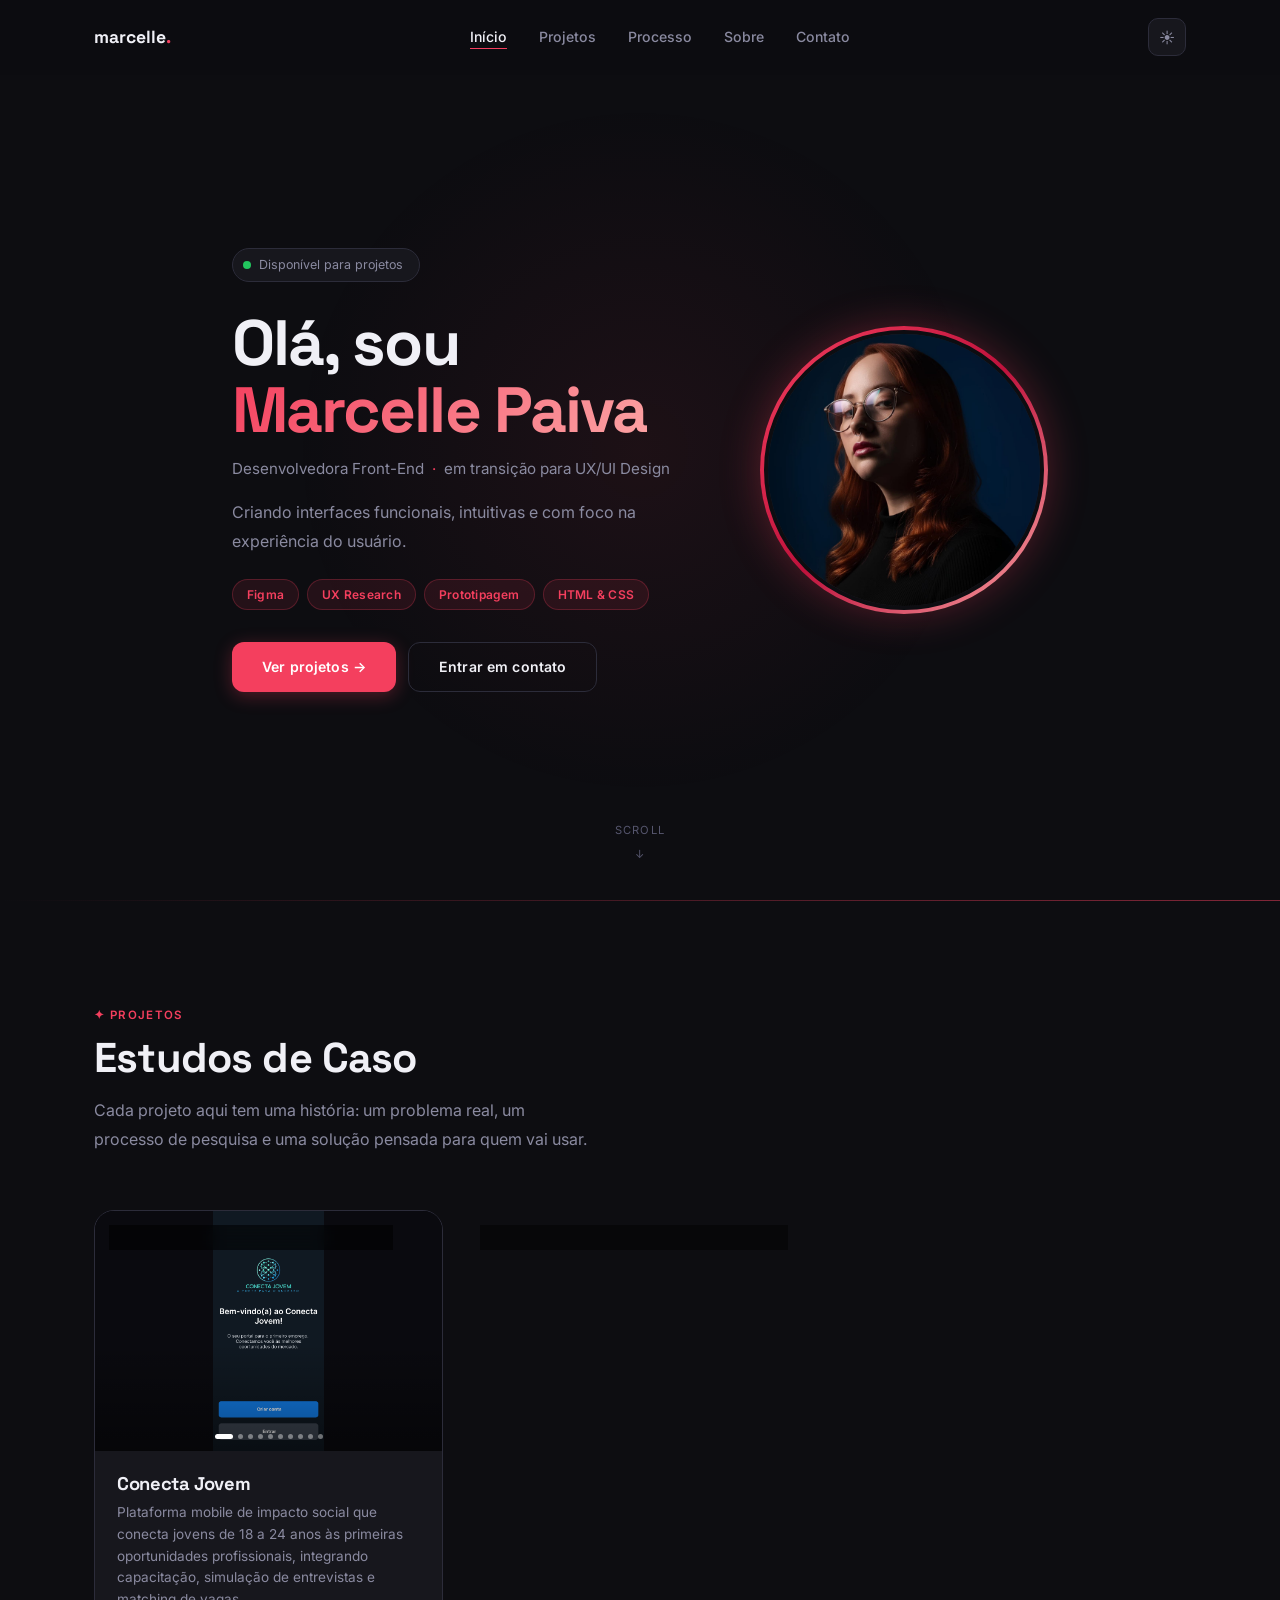
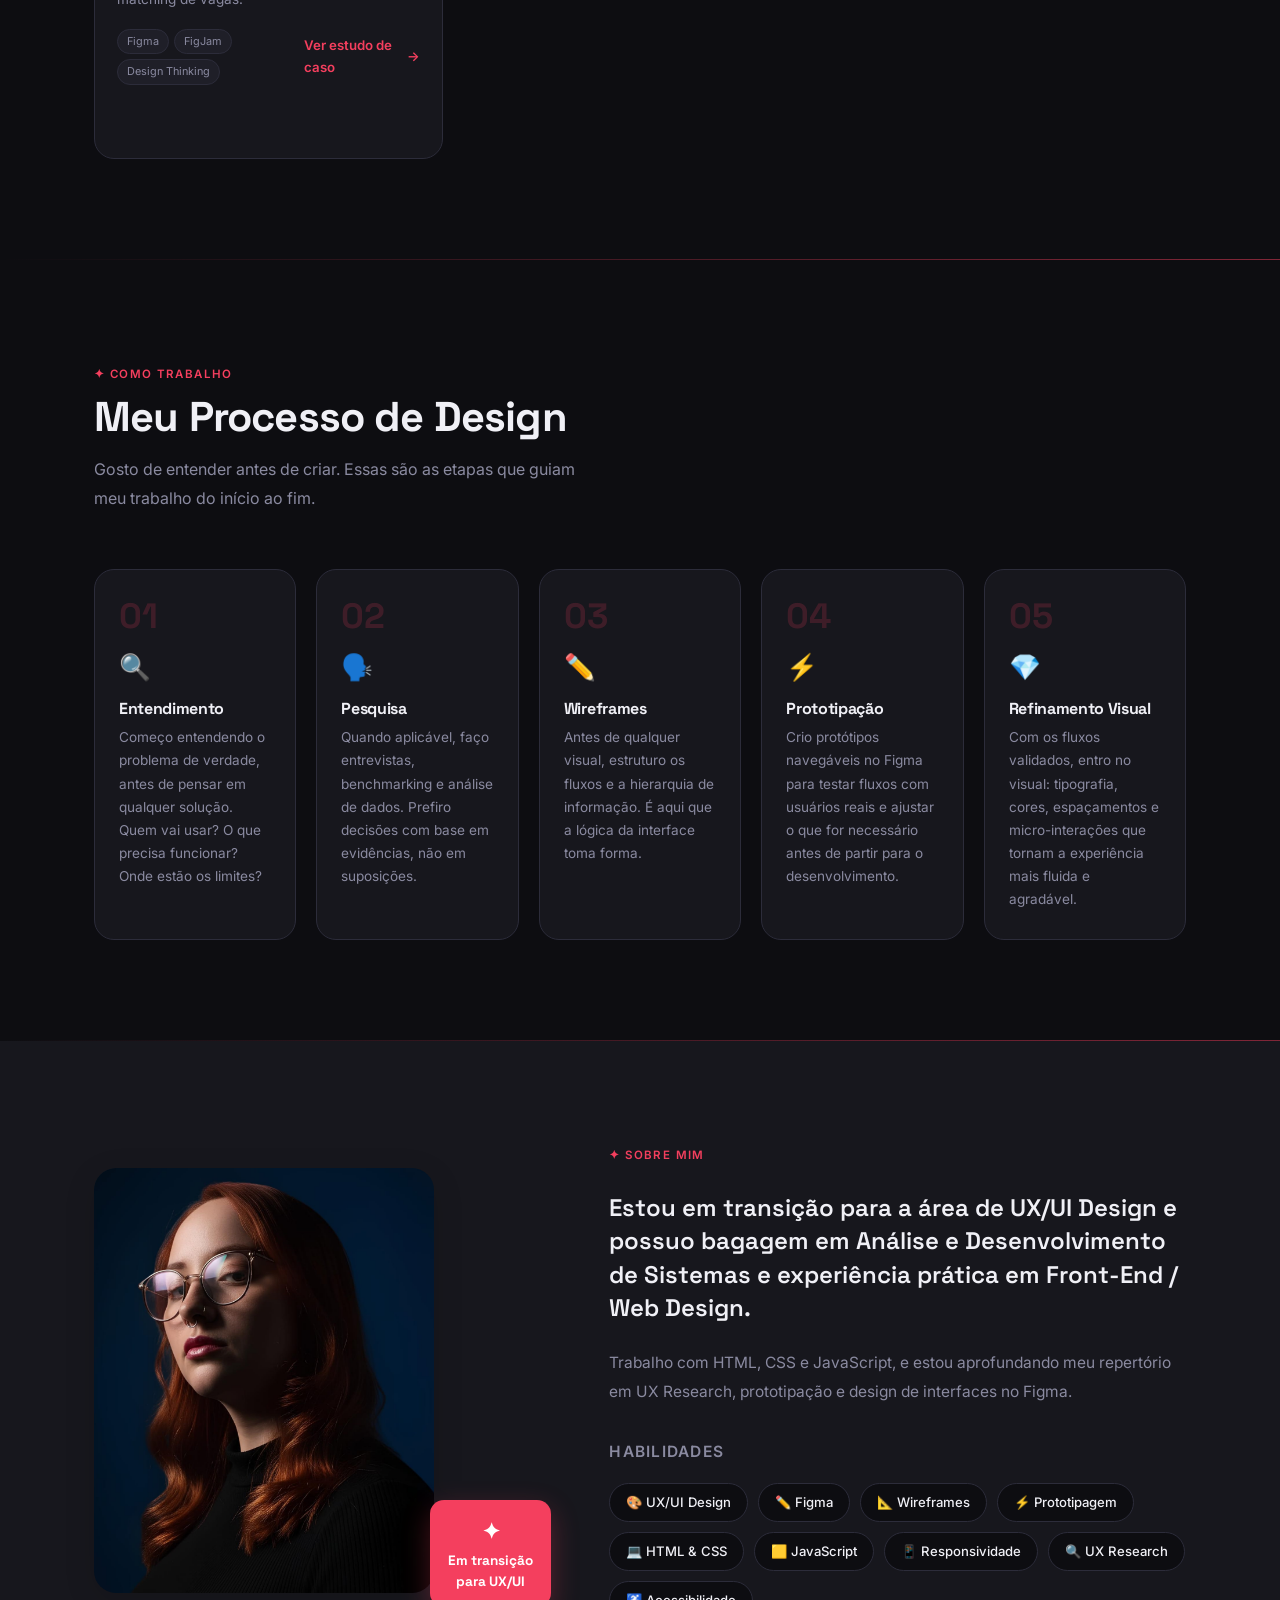
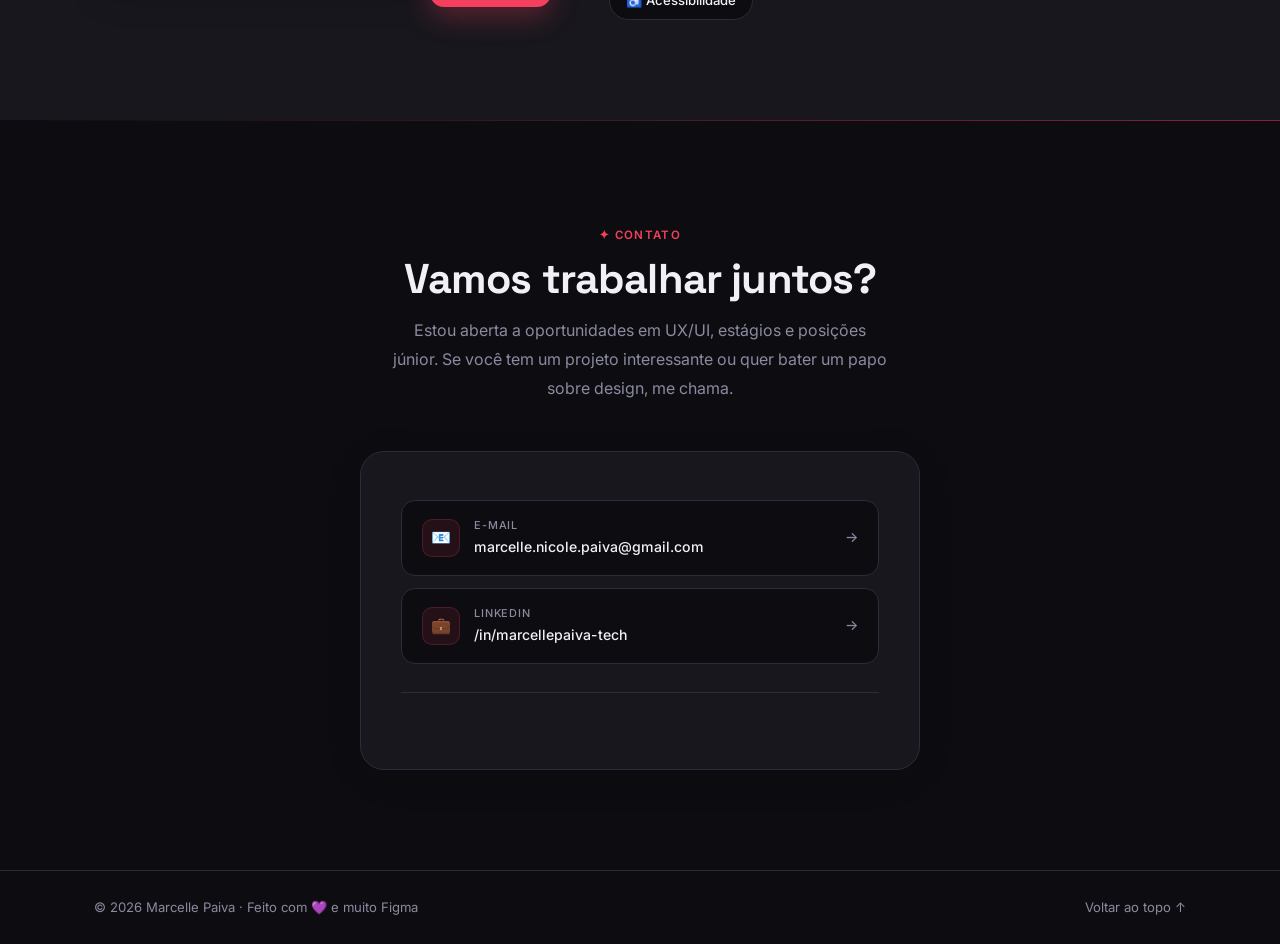
==== index.html @ a9ca5084 "Add files via upload" ====
<!DOCTYPE html>
<html lang="pt-BR" data-theme="dark">
<head>
  <meta charset="UTF-8" />
  <meta name="viewport" content="width=device-width, initial-scale=1.0" />
  <title>Marcelle Paiva — UX/UI Designer</title>
  <meta name="description" content="Portfólio de Marcelle Paiva, desenvolvedora front-end em transição para UX/UI Design. Criando experiências digitais modernas e intuitivas." />
  <link rel="stylesheet" href="style.css" />
</head>
<body>

<!-- ======= HEADER ======= -->
<header id="header">
  <div class="container">
    <div class="nav-inner">
      <a href="#inicio" class="nav-logo">marcelle<span>.</span></a>
      <ul class="nav-links">
        <li><a href="#inicio">Início</a></li>
        <li><a href="#projetos">Projetos</a></li>
        <li><a href="#processo">Processo</a></li>
        <li><a href="#sobre">Sobre</a></li>
        <li><a href="#contato">Contato</a></li>
      </ul>
      <div class="nav-right">
        <button class="theme-toggle" id="theme-toggle" aria-label="Alternar tema">
          <span id="theme-icon">☀️</span>
        </button>
        <button class="nav-hamburger" id="nav-hamburger" aria-label="Menu">☰</button>
      </div>
    </div>
    <nav class="nav-mobile" id="nav-mobile" aria-label="Menu mobile">
      <a href="#inicio">Início</a>
      <a href="#projetos">Projetos</a>
      <a href="#processo">Processo</a>
      <a href="#sobre">Sobre</a>
      <a href="#contato">Contato</a>
    </nav>
  </div>
</header>

<!-- ======= HERO ======= -->
<section id="inicio">
  <div class="hero-glow"></div>
  <div class="container">
    <div class="hero-layout">

      <!-- Texto -->
      <div class="hero-content">
        <div class="hero-badge fade-in">
          <span class="hero-dot"></span> Disponível para projetos
        </div>
        <h1 class="hero-title fade-in d1">
          Olá, sou<br/><span class="hi">Marcelle Paiva</span>
        </h1>
        <p class="hero-role fade-in d2">Desenvolvedora Front-End <span class="role-sep">·</span> em transição para UX/UI Design</p>
        <p class="hero-desc fade-in d3">
          Criando interfaces funcionais, intuitivas e com foco na experiência do usuário.
        </p>
        <div class="hero-tags fade-in d3">
          <span class="hero-tag">Figma</span>
          <span class="hero-tag">UX Research</span>
          <span class="hero-tag">Prototipagem</span>
          <span class="hero-tag">HTML &amp; CSS</span>
        </div>
        <div class="hero-actions fade-in d4">
          <a href="#projetos" class="btn btn-primary">Ver projetos →</a>
          <a href="#contato" class="btn btn-outline">Entrar em contato</a>
        </div>
      </div>

      <!-- Foto -->
      <div class="hero-photo-wrap fade-in d2">
        <div class="hero-photo-ring">
          <div class="hero-photo">
            <img
              src="./assets/profile.jpg"
              alt="Foto de Marcelle Paiva"
              onerror="this.style.display='none';document.getElementById('photo-fallback').style.display='flex'"
            />
            <div id="photo-fallback" class="photo-fallback" style="display:none">MP</div>
          </div>
        </div>
      </div>

    </div>
  </div>
  <div class="hero-scroll" aria-hidden="true">
    <span>scroll</span> <span>↓</span>
  </div>
</section>

<div class="divider"></div>

<!-- ======= PROJECTS ======= -->
<section id="projetos">
  <div class="container">
    <div class="projects-header">
      <div>
        <span class="section-tag fade-in">✦ Projetos</span>
        <h2 class="section-title fade-in d1">Estudos de Caso</h2>
        <p class="section-desc fade-in d2">Cada projeto aqui tem uma história: um problema real, um processo de pesquisa e uma solução pensada para quem vai usar.</p>
      </div>
    </div>
    <!-- Estado vazio - remova quando adicionar projetos -->
    <div class="projects-empty fade-in" id="projects-empty">
      <div class="empty-icon">🎨</div>
      <p class="empty-title">Estou finalizando meus primeiros estudos de caso em UX/UI.<br/>Cada um deles passa por pesquisa, prototipação e testes antes de chegar aqui.</p>
      <p class="empty-sub">Volta em breve para conferir!</p>
    </div>
    <!-- Grid de projetos - descomente e popule quando tiver projetos -->
    <div class="projects-grid" id="projects-grid" style="display:none">
      <!-- Projetos serão adicionados aqui -->
    </div>
  </div>
</section>

<div class="divider"></div>

<!-- ======= PROCESSO ======= -->
<section id="processo">
  <div class="container">
    <div class="processo-header">
      <span class="section-tag fade-in">✦ Como trabalho</span>
      <h2 class="section-title fade-in d1">Meu Processo de Design</h2>
      <p class="section-desc fade-in d2">Gosto de entender antes de criar. Essas são as etapas que guiam meu trabalho do início ao fim.</p>
    </div>
    <div class="processo-grid">

      <div class="processo-card fade-in">
        <div class="processo-num">01</div>
        <div class="processo-icon">🔍</div>
        <h3 class="processo-title">Entendimento</h3>
        <p class="processo-desc">Começo entendendo o problema de verdade, antes de pensar em qualquer solução. Quem vai usar? O que precisa funcionar? Onde estão os limites?</p>
      </div>

      <div class="processo-card fade-in d1">
        <div class="processo-num">02</div>
        <div class="processo-icon">🗣️</div>
        <h3 class="processo-title">Pesquisa</h3>
        <p class="processo-desc">Quando aplicável, faço entrevistas, benchmarking e análise de dados. Prefiro decisões com base em evidências, não em suposições.</p>
      </div>

      <div class="processo-card fade-in d2">
        <div class="processo-num">03</div>
        <div class="processo-icon">✏️</div>
        <h3 class="processo-title">Wireframes</h3>
        <p class="processo-desc">Antes de qualquer visual, estruturo os fluxos e a hierarquia de informação. É aqui que a lógica da interface toma forma.</p>
      </div>

      <div class="processo-card fade-in d3">
        <div class="processo-num">04</div>
        <div class="processo-icon">⚡</div>
        <h3 class="processo-title">Prototipação</h3>
        <p class="processo-desc">Crio protótipos navegáveis no Figma para testar fluxos com usuários reais e ajustar o que for necessário antes de partir para o desenvolvimento.</p>
      </div>

      <div class="processo-card fade-in d4">
        <div class="processo-num">05</div>
        <div class="processo-icon">💎</div>
        <h3 class="processo-title">Refinamento Visual</h3>
        <p class="processo-desc">Com os fluxos validados, entro no visual: tipografia, cores, espaçamentos e micro-interações que tornam a experiência mais fluida e agradável.</p>
      </div>

    </div>
  </div>
</section>

<div class="divider"></div>

<!-- ======= ABOUT ======= -->
<section id="sobre">
  <div class="container">
    <div class="about-grid">

      <!-- Image Side -->
      <div class="about-img-wrap fade-in">
        <div class="about-avatar">
          <img src="./assets/profile.jpg" alt="Marcelle Paiva"
            onerror="this.style.display='none';this.nextElementSibling.style.display='flex'"/>
          <div class="about-avatar-fallback" style="display:none">MP</div>
        </div>
        <div class="about-badge">
          <big>✦</big> Em transição<br/>para UX/UI
        </div>
      </div>

      <!-- Text Side -->
      <div class="about-text">
        <span class="section-tag fade-in">✦ Sobre mim</span>
        <p class="fade-in d1" style="font-size: 1.5rem; font-family: var(--font-head); font-weight: 600; line-height: 1.4; color: var(--text); margin-bottom: 24px; margin-top: 16px;">
          Estou em transição para a área de UX/UI Design e possuo bagagem em Análise e Desenvolvimento de Sistemas e experiência prática em Front-End / Web Design.
        </p>

        <p class="fade-in d3">
          Trabalho com HTML, CSS e JavaScript, e estou aprofundando meu repertório em UX Research,
          prototipação e design de interfaces no Figma.
        </p>

        <div class="about-skills fade-in d4">
          <p class="skills-title">Habilidades</p>
          <div class="skill-chips">
            <span class="chip">🎨 UX/UI Design</span>
            <span class="chip">✏️ Figma</span>
            <span class="chip">📐 Wireframes</span>
            <span class="chip">⚡ Prototipagem</span>
            <span class="chip">💻 HTML &amp; CSS</span>
            <span class="chip">🟨 JavaScript</span>
            <span class="chip">📱 Responsividade</span>
            <span class="chip">🔍 UX Research</span>
            <span class="chip">♿ Acessibilidade</span>
          </div>
        </div>
      </div>

    </div>
  </div>
</section>

<div class="divider"></div>

<!-- ======= CONTACT ======= -->
<section id="contato">
  <div class="container">
    <div class="contact-wrap">
      <span class="section-tag fade-in">✦ Contato</span>
      <h2 class="section-title fade-in d1">Vamos trabalhar juntos?</h2>
      <p class="section-desc fade-in d2" style="margin:0 auto">
        Estou aberta a oportunidades em UX/UI, estágios e posições júnior.
        Se você tem um projeto interessante ou quer bater um papo sobre design, me chama.
      </p>
      <div class="contact-card fade-in d3">
        <div class="contact-links">
          <a href="mailto:marcelle.nicole.paiva@gmail.com" class="contact-link" id="link-email">
            <span class="c-icon">📧</span>
            <span class="c-value">
              <span class="c-label">E-mail</span>
              marcelle.nicole.paiva@gmail.com
            </span>
            <span class="c-arrow">→</span>
          </a>
          <a href="https://www.linkedin.com/in/marcellepaiva-tech/" target="_blank" rel="noopener" class="contact-link" id="link-linkedin">
            <span class="c-icon">💼</span>
            <span class="c-value">
              <span class="c-label">LinkedIn</span>
              /in/marcellepaiva-tech
            </span>
            <span class="c-arrow">→</span>
          </a>
        </div>
        <div class="contact-sep"></div>
        <!-- 
        <a href="./assets/curriculo-marcelle-paiva.pdf" download class="btn btn-primary" id="btn-curriculo" style="width:100%;justify-content:center">
          ⬇ Download do Currículo
        </a>
        -->
      </div>
    </div>
  </div>
</section>

<!-- ======= FOOTER ======= -->
<footer>
  <div class="container">
    <div class="footer-inner">
      <span class="footer-text">© 2026 Marcelle Paiva · Feito com 💜 e muito Figma</span>
      <button class="back-top" id="back-top">Voltar ao topo ↑</button>
    </div>
  </div>
</footer>

<!-- ======= MODAL ======= -->
<div class="modal-overlay" id="modal-overlay" role="dialog" aria-modal="true" aria-label="Detalhes do projeto">
  <div class="modal" id="modal-content"></div>
</div>

<script src="script.js"></script>
</body>
</html>
---- style.css ----
/* =============================================
   PORTFOLIO UX/UI — style.css
   ============================================= */
@import url('https://fonts.googleapis.com/css2?family=Inter:wght@300;400;500;600&family=Space+Grotesk:wght@500;600;700&display=swap');

/* === TOKENS === */
:root {
  --accent: #F43F5E;
  --accent-h: #FB7185;
  --font-body: 'Inter', sans-serif;
  --font-head: 'Space Grotesk', sans-serif;
  --ease: 0.3s ease;
}
[data-theme="dark"] {
  --bg: #0D0D11; --surface: #17171D; --surface2: #1F1F28;
  --border: #2C2C3A; --text: #F0F0F6; --muted: #8A8AA0; --subtle: #56566E;
}
[data-theme="light"] {
  --bg: #F7F7FA; --surface: #FFFFFF; --surface2: #EDEDF3;
  --border: #E0E0EC; --text: #111118; --muted: #5C5C74; --subtle: #9898B0;
}

/* === RESET === */
*,*::before,*::after { margin:0; padding:0; box-sizing:border-box; }
html { scroll-behavior:smooth; }
body { font-family:var(--font-body); background:var(--bg); color:var(--text); line-height:1.6; overflow-x:hidden; transition:background var(--ease),color var(--ease); }
img { max-width:100%; display:block; }
a { color:inherit; text-decoration:none; }
button { cursor:pointer; border:none; background:none; font-family:inherit; }
h1,h2,h3,h4 { font-family:var(--font-head); letter-spacing:-0.02em; line-height:1.15; }

/* === UTILITIES === */
.container { max-width:1140px; margin:0 auto; padding:0 24px; }
.section-tag { font-size:.72rem; font-weight:600; letter-spacing:.12em; text-transform:uppercase; color:var(--accent); display:block; margin-bottom:10px; }
.section-title { font-size:clamp(1.8rem,3.5vw,2.6rem); font-weight:700; margin-bottom:14px; }
.section-desc { color:var(--muted); font-size:1rem; line-height:1.8; max-width:500px; }

.btn { display:inline-flex; align-items:center; gap:8px; padding:13px 30px; border-radius:12px; font-size:.88rem; font-weight:600; transition:all var(--ease); font-family:var(--font-body); border:none; cursor:pointer; letter-spacing:.01em; }
.btn-primary { background:var(--accent); color:#fff; box-shadow:0 4px 18px rgba(244,63,94,.3); }
.btn-primary:hover { background:var(--accent-h); transform:translateY(-3px); box-shadow:0 10px 30px rgba(244,63,94,.45); }
.btn-primary:active { transform:translateY(-1px); box-shadow:0 4px 12px rgba(244,63,94,.3); }
.btn-outline { background:transparent; color:var(--text); border:1.5px solid var(--border); }
.btn-outline:hover { border-color:var(--accent); color:var(--accent); transform:translateY(-3px); background:rgba(244,63,94,.05); }
.btn-outline:active { transform:translateY(-1px); }

/* === HEADER === */
header { position:fixed; top:0; left:0; right:0; z-index:100; padding:18px 0; background:rgba(13,13,17,.75); backdrop-filter:blur(16px); border-bottom:1px solid transparent; transition:all var(--ease); }
[data-theme="light"] header { background:rgba(247,247,250,.85); }
header.scrolled { border-bottom-color:var(--border); padding:13px 0; }
.nav-inner { display:flex; align-items:center; justify-content:space-between; }
.nav-logo { font-family:var(--font-head); font-size:1.1rem; font-weight:700; }
.nav-logo span { color:var(--accent); }
.nav-links { list-style:none; display:flex; gap:32px; }
.nav-links a { font-size:.88rem; color:var(--muted); font-weight:500; position:relative; transition:color var(--ease); }
.nav-links a::after { content:''; position:absolute; bottom:-4px; left:0; right:0; height:1.5px; background:var(--accent); transform:scaleX(0); transition:transform .25s ease; }
.nav-links a:hover,.nav-links a.active { color:var(--text); }
.nav-links a:hover::after,.nav-links a.active::after { transform:scaleX(1); }
.nav-right { display:flex; align-items:center; gap:10px; }
.theme-toggle { width:38px; height:38px; border-radius:10px; background:var(--surface); border:1.5px solid var(--border); color:var(--muted); display:flex; align-items:center; justify-content:center; font-size:.95rem; transition:all var(--ease); }
.theme-toggle:hover { border-color:var(--accent); color:var(--accent); transform:rotate(20deg); }
.nav-hamburger { display:none; width:38px; height:38px; border-radius:10px; background:var(--surface); border:1.5px solid var(--border); color:var(--text); align-items:center; justify-content:center; font-size:1rem; }
.nav-mobile { display:none; flex-direction:column; gap:4px; padding:12px 24px 18px; border-top:1px solid var(--border); margin-top:12px; }
.nav-mobile.open { display:flex; }
.nav-mobile a { padding:10px 14px; border-radius:8px; color:var(--muted); font-size:.88rem; font-weight:500; transition:all var(--ease); }
.nav-mobile a:hover { background:var(--surface); color:var(--text); }

/* === HERO === */
#inicio { min-height:100vh; display:flex; align-items:center; padding:120px 0 80px; position:relative; overflow:hidden; }
.hero-glow { position:absolute; width:700px; height:700px; border-radius:50%; background:radial-gradient(circle,rgba(244,63,94,.07) 0%,transparent 70%); top:50%; left:50%; transform:translate(-50%,-50%); pointer-events:none; }

/* Hero two-column layout */
.hero-layout { display:flex; align-items:center; justify-content:space-between; gap:48px; }
.hero-content { flex:1; }

/* Circular profile photo in hero */
.hero-photo-wrap { flex-shrink:0; display:flex; align-items:center; justify-content:center; }
.hero-photo-ring {
  padding:4px;
  border-radius:50%;
  background:linear-gradient(135deg, var(--accent), #BE123C, #FCA5A5);
  box-shadow:0 0 40px rgba(244,63,94,.3);
  animation:ring-pulse 3s ease-in-out infinite;
}
@keyframes ring-pulse {
  0%,100%{box-shadow:0 0 30px rgba(244,63,94,.25)}
  50%{box-shadow:0 0 55px rgba(244,63,94,.45)}
}
.hero-photo {
  width:280px; height:280px;
  border-radius:50%;
  overflow:hidden;
  background:var(--surface2);
  border:4px solid var(--bg);
  display:flex; align-items:center; justify-content:center;
}
.hero-photo img { width:100%; height:100%; object-fit:cover; object-position:center top; display:block; }
.photo-fallback {
  width:100%; height:100%;
  background:linear-gradient(135deg,var(--accent),#BE123C);
  display:flex; align-items:center; justify-content:center;
  font-family:var(--font-head); font-size:3rem; font-weight:700; color:#fff;
}

.hero-badge { display:inline-flex; align-items:center; gap:8px; background:var(--surface); border:1.5px solid var(--border); border-radius:50px; padding:6px 16px 6px 10px; font-size:.78rem; color:var(--muted); margin-bottom:28px; }
.hero-dot { width:8px; height:8px; border-radius:50%; background:#22C55E; flex-shrink:0; animation:pulse-g 2s infinite; }
@keyframes pulse-g { 0%,100%{box-shadow:0 0 0 0 rgba(34,197,94,.4)}50%{box-shadow:0 0 0 6px rgba(34,197,94,0)} }
.hero-title { font-size:clamp(2.4rem,5vw,4.4rem); font-weight:700; line-height:1.06; margin-bottom:12px; letter-spacing:-0.03em; }
.hero-title .hi { color:var(--accent); background:linear-gradient(135deg,var(--accent),#FCA5A5); -webkit-background-clip:text; -webkit-text-fill-color:transparent; background-clip:text; }
.hero-role { font-size:.95rem; color:var(--muted); margin-bottom:16px; display:flex; align-items:center; gap:8px; flex-wrap:wrap; }
.role-sep { color:var(--accent); }
.hero-desc { color:var(--muted); font-size:1rem; line-height:1.85; max-width:480px; margin-bottom:22px; }
/* Hero skill tags */
.hero-tags { display:flex; gap:8px; flex-wrap:wrap; margin-bottom:32px; }
.hero-tag { background:rgba(244,63,94,.1); border:1px solid rgba(244,63,94,.25); color:var(--accent); font-size:.75rem; font-weight:600; padding:5px 14px; border-radius:50px; letter-spacing:.02em; transition:all var(--ease); }
.hero-tag:hover { background:rgba(244,63,94,.2); transform:translateY(-1px); }
.hero-actions { display:flex; gap:12px; flex-wrap:wrap; }
.hero-scroll { position:absolute; bottom:36px; left:50%; transform:translateX(-50%); display:flex; flex-direction:column; align-items:center; gap:6px; color:var(--subtle); font-size:.7rem; letter-spacing:.1em; text-transform:uppercase; animation:bob 2s infinite; }
@keyframes bob { 0%,100%{transform:translateX(-50%) translateY(0)}50%{transform:translateX(-50%) translateY(8px)} }

/* === PROJECTS === */
#projetos { padding:100px 0; }
.projects-header { display:flex; align-items:flex-end; justify-content:space-between; flex-wrap:wrap; gap:20px; margin-bottom:56px; }
.projects-grid { display:grid; grid-template-columns:repeat(auto-fill,minmax(320px,1fr)); gap:22px; }

/* Empty state */
.projects-empty { text-align:center; padding:80px 32px; background:var(--surface); border:2px dashed rgba(244,63,94,.25); border-radius:24px; transition:border-color var(--ease); }
.projects-empty:hover { border-color:rgba(244,63,94,.5); }
.empty-icon { font-size:3.5rem; margin-bottom:24px; display:block; animation:float-icon 3s ease-in-out infinite; }
@keyframes float-icon { 0%,100%{transform:translateY(0)}50%{transform:translateY(-8px)} }
.empty-title { font-family:var(--font-head); font-size:1.05rem; font-weight:600; color:var(--text); margin-bottom:10px; line-height:1.5; }
.empty-sub { color:var(--muted); font-size:.88rem; }

.project-card { background:var(--surface); border:1.5px solid var(--border); border-radius:20px; overflow:hidden; cursor:pointer; transition:transform .3s ease,border-color .3s,box-shadow .3s; }
.project-card:hover { transform:translateY(-6px); border-color:var(--accent); box-shadow:0 20px 50px rgba(0,0,0,.25); }

/* === CARD SLIDER (telas do projeto) === */
.card-cover {
  height:240px;
  display:flex;
  align-items:center;
  justify-content:center;
  position:relative;
  overflow:hidden;
  background:#0a0a0f;
}
.card-slider {
  position:relative;
  width:100%;
  height:100%;
  overflow:hidden;
}
.card-slides-track {
  display:flex;
  height:100%;
  transition: transform .55s cubic-bezier(.4,0,.2,1);
}
.card-slide {
  flex:0 0 100%;
  height:100%;
  display:flex;
  align-items:center;
  justify-content:center;
  background:#0a0a0f;
}
.card-slide img {
  width:100%;
  height:100%;
  object-fit:contain;
  object-position:center;
  display:block;
  transition: transform .5s ease;
}
.project-card:hover .card-slide img { transform:scale(1.04); }
/* Gradient overlay bottom */
.card-slider::after {
  content:'';
  position:absolute;
  inset:0;
  background:linear-gradient(to bottom,transparent 55%,rgba(0,0,0,.45) 100%);
  pointer-events:none;
  z-index:1;
}
/* Navigation dots */
.card-slider-dots {
  position:absolute;
  bottom:12px;
  left:50%;
  transform:translateX(-50%);
  display:flex;
  gap:5px;
  z-index:3;
}
.cs-dot {
  width:5px;
  height:5px;
  border-radius:50%;
  background:rgba(255,255,255,.4);
  transition:all .25s ease;
  cursor:pointer;
}
.cs-dot.active {
  width:18px;
  border-radius:3px;
  background:#fff;
}
/* Prev/Next mini buttons */
.card-slider-btn {
  position:absolute;
  top:50%;
  transform:translateY(-50%);
  z-index:3;
  width:28px;
  height:28px;
  border-radius:50%;
  background:rgba(0,0,0,.55);
  backdrop-filter:blur(6px);
  color:#fff;
  border:1px solid rgba(255,255,255,.15);
  display:flex;
  align-items:center;
  justify-content:center;
  font-size:.85rem;
  opacity:0;
  cursor:pointer;
  transition:opacity .2s ease, background .2s ease;
}
.card-slider-btn.cs-prev { left:10px; }
.card-slider-btn.cs-next { right:10px; }
.project-card:hover .card-slider-btn { opacity:1; }
.card-slider-btn:hover { background:rgba(0,0,0,.8); }
/* Category pill */
.card-cat { position:absolute; top:14px; left:14px; z-index:4; background:rgba(0,0,0,.55); backdrop-filter:blur(8px); color:#fff; font-size:.68rem; font-weight:600; letter-spacing:.08em; text-transform:uppercase; padding:4px 12px; border-radius:50px; }

/* Fallback emoji */
.card-cover-emoji { font-size:4rem; z-index:1; }

.card-body { padding:22px; }
.card-title { font-size:1.15rem; font-weight:700; margin-bottom:8px; }
.card-desc { color:var(--muted); font-size:.85rem; line-height:1.6; margin-bottom:18px; }
.card-footer { display:flex; align-items:center; justify-content:space-between; }
.card-tools { display:flex; gap:5px; flex-wrap:wrap; }
.tool-tag { background:var(--surface2); border:1px solid var(--border); color:var(--muted); font-size:.68rem; padding:3px 9px; border-radius:50px; }
.card-btn { color:var(--accent); font-size:.83rem; font-weight:600; display:flex; align-items:center; gap:4px; transition:gap .2s; background:none; border:none; cursor:pointer; font-family:var(--font-body); }
.card-btn:hover { gap:8px; }

/* === MODAL === */
.modal-overlay { position:fixed; inset:0; z-index:200; background:rgba(0,0,0,.7); backdrop-filter:blur(8px); display:flex; align-items:flex-start; justify-content:center; padding:40px 24px; opacity:0; visibility:hidden; transition:all .3s; overflow-y:auto; }
.modal-overlay.open { opacity:1; visibility:visible; }
.modal { background:var(--bg); border:1.5px solid var(--border); border-radius:24px; width:100%; max-width:840px; transform:translateY(20px); transition:transform .3s; overflow:hidden; }
.modal-overlay.open .modal { transform:translateY(0); }
.modal-head { padding:28px 34px 0; display:flex; align-items:flex-start; justify-content:space-between; gap:16px; }
.modal-close { width:34px; height:34px; border-radius:10px; background:var(--surface); border:1.5px solid var(--border); color:var(--muted); display:flex; align-items:center; justify-content:center; cursor:pointer; flex-shrink:0; transition:all var(--ease); }
.modal-close:hover { border-color:var(--accent); color:var(--accent); }
.modal-cat { font-size:.7rem; font-weight:600; letter-spacing:.1em; text-transform:uppercase; color:var(--accent); margin-bottom:6px; }
.modal-title { font-size:clamp(1.4rem,3vw,2rem); font-weight:700; margin-bottom:6px; }
.modal-tagline { color:var(--muted); font-size:.92rem; }
.modal-gallery {
  margin: 24px auto;
  width: fit-content;
  max-width: 360px;
  min-width: 220px;
  border-radius: 28px;
  overflow: hidden;
  background: #0a0a0f;
  aspect-ratio: 9/19;
  max-height: 68vh;
  position: relative;
  border: 2px solid rgba(255,255,255,.08);
  box-shadow: 0 0 0 8px rgba(0,0,0,.35), 0 24px 60px rgba(0,0,0,.5);
}
.g-slide { display:none; width:100%; height:100%; align-items:center; justify-content:center; }
.g-slide.active { display:flex; }
.g-slide img { width:100%; height:100%; object-fit:contain; object-position:center; }
.g-placeholder { display:flex; flex-direction:column; align-items:center; justify-content:center; gap:10px; color:var(--muted); font-size:3rem; width:100%; height:100%; }
.g-placeholder p { font-size:.82rem; font-family:var(--font-body); }

/* Modal gallery wrapper — contém botões laterais + phone mockup */
.modal-gallery-wrap {
  display: flex;
  align-items: center;
  justify-content: center;
  gap: 16px;
  padding: 16px 20px 8px;
  position: relative;
}
.g-nav { display:flex; gap:6px; justify-content:center; margin-bottom:16px; }
.g-dot { width:6px; height:6px; border-radius:50%; background:rgba(255,255,255,.35); cursor:pointer; transition:all .2s; }
.g-dot.active { width:20px; border-radius:3px; background:var(--accent); }
.g-btn {
  flex-shrink: 0;
  width:40px; height:40px;
  border-radius:50%;
  background:var(--surface2);
  border: 1.5px solid var(--border);
  color:var(--text);
  display:flex; align-items:center; justify-content:center;
  cursor:pointer;
  font-size:1.25rem;
  transition:background .2s, border-color .2s, color .2s;
  position: static;
  transform: none;
}
.g-btn:hover { background:var(--accent); border-color:var(--accent); color:#fff; }
.g-prev {} .g-next {}
.modal-body { padding:0 34px 34px; }
.modal-grid { display:grid; grid-template-columns:1fr 1fr; gap:16px; }
.m-section { background:var(--surface); border:1.5px solid var(--border); border-radius:14px; padding:20px; }
.m-section.full { grid-column:1/-1; }
.m-label { font-size:.68rem; font-weight:600; letter-spacing:.1em; text-transform:uppercase; color:var(--accent); margin-bottom:8px; }
.m-text { color:var(--muted); font-size:.88rem; line-height:1.7; }
.m-tools { display:flex; gap:8px; flex-wrap:wrap; }
.m-tool { background:var(--surface2); border:1.5px solid var(--border); border-radius:8px; padding:5px 14px; font-size:.8rem; font-weight:500; }
.m-metrics { display:flex; gap:12px; flex-wrap:wrap; }
.metric { flex:1; min-width:100px; background:rgba(244,63,94,.08); border:1.5px solid rgba(244,63,94,.2); border-radius:12px; padding:14px; text-align:center; }
.metric-num { font-family:var(--font-head); font-size:1.5rem; font-weight:700; color:var(--accent); display:block; }
.metric-label { font-size:.72rem; color:var(--muted); margin-top:4px; display:block; }

/* === PROCESSO === */
#processo { padding:100px 0; }
.processo-header { margin-bottom:56px; }
.processo-grid { display:grid; grid-template-columns:repeat(auto-fit,minmax(200px,1fr)); gap:20px; }
.processo-card {
  background:var(--surface);
  border:1.5px solid var(--border);
  border-radius:20px;
  padding:28px 24px;
  position:relative;
  overflow:hidden;
  transition:transform var(--ease),border-color var(--ease),box-shadow var(--ease);
}
.processo-card::before {
  content:'';
  position:absolute;
  top:0; left:0; right:0;
  height:2px;
  background:linear-gradient(90deg,var(--accent),#FCA5A5);
  transform:scaleX(0);
  transform-origin:left;
  transition:transform .4s ease;
}
.processo-card:hover { transform:translateY(-6px); border-color:rgba(244,63,94,.4); box-shadow:0 16px 40px rgba(0,0,0,.2); }
.processo-card:hover::before { transform:scaleX(1); }
.processo-num { font-family:var(--font-head); font-size:2.2rem; font-weight:700; color:rgba(244,63,94,.18); line-height:1; margin-bottom:14px; }
.processo-icon { font-size:1.6rem; margin-bottom:12px; display:block; }
.processo-title { font-size:1rem; font-weight:700; color:var(--text); margin-bottom:8px; }
.processo-desc { color:var(--muted); font-size:.85rem; line-height:1.7; }

/* === ABOUT === */
#sobre { padding:100px 0; background:var(--surface); }
.about-grid { display:grid; grid-template-columns:1fr 1.3fr; gap:72px; align-items:center; }
.about-img-wrap { position:relative; }
.about-avatar { width:100%; max-width:340px; aspect-ratio:4/5; border-radius:22px; overflow:hidden; background:linear-gradient(135deg,var(--surface2),var(--bg)); display:flex; align-items:center; justify-content:center; font-size:7rem; }
.about-avatar img { width:100%; height:100%; object-fit:cover; object-position:center top; display:block; }
.about-avatar-fallback { width:100%; height:100%; background:linear-gradient(135deg,var(--accent),#BE123C); display:flex; align-items:center; justify-content:center; font-family:var(--font-head); font-size:3rem; font-weight:700; color:#fff; }
.about-badge { position:absolute; bottom:-14px; right:-14px; background:var(--accent); color:#fff; border-radius:14px; padding:14px 18px; font-family:var(--font-head); font-size:.85rem; font-weight:700; box-shadow:0 10px 28px rgba(244,63,94,.3); text-align:center; }
.about-badge big { font-size:1.4rem; display:block; }
.about-text p { color:var(--muted); line-height:1.85; margin-bottom:16px; font-size:.97rem; }
.about-title .hi { color:var(--accent); }
/* Skill chips */
.skills-title { font-size:.8rem; font-weight:600; letter-spacing:.08em; text-transform:uppercase; color:var(--muted); margin:32px 0 14px; }
.skill-chips { display:flex; flex-wrap:wrap; gap:10px; }
.chip {
  background:var(--bg);
  border:1.5px solid var(--border);
  color:var(--text);
  font-size:.82rem;
  font-weight:500;
  padding:8px 16px;
  border-radius:50px;
  transition:all var(--ease);
  cursor:default;
}
.chip:hover { border-color:var(--accent); color:var(--accent); background:rgba(244,63,94,.06); transform:translateY(-2px); box-shadow:0 4px 14px rgba(244,63,94,.1); }

/* === CONTACT === */
/* c-arrow transition */
.c-arrow { transition:transform var(--ease); margin-left:auto; color:var(--muted); }
.contact-link:hover .c-arrow { transform:translateX(4px); color:var(--accent); }
#contato { padding:100px 0; text-align:center; }
.contact-wrap { max-width:560px; margin:0 auto; }
.contact-card { background:var(--surface); border:1.5px solid var(--border); border-radius:24px; padding:48px 40px; margin-top:48px; box-shadow:0 8px 40px rgba(0,0,0,.08); }
.contact-links { display:flex; flex-direction:column; gap:12px; margin-bottom:28px; }
.contact-link { display:flex; align-items:center; gap:14px; padding:16px 20px; background:var(--bg); border:1.5px solid var(--border); border-radius:14px; font-size:.88rem; font-weight:500; transition:all var(--ease); color:var(--text); }
.contact-link:hover { border-color:var(--accent); color:var(--accent); transform:translateY(-3px); box-shadow:0 6px 22px rgba(244,63,94,.14); }
.c-icon { width:38px; height:38px; border-radius:10px; background:rgba(244,63,94,.1); border:1.5px solid rgba(244,63,94,.2); display:flex; align-items:center; justify-content:center; font-size:1rem; flex-shrink:0; }
.c-label { display:block; font-size:.68rem; color:var(--muted); text-transform:uppercase; letter-spacing:.08em; margin-bottom:2px; }
.c-value { flex:1; text-align:left; }
.contact-sep { height:1px; background:var(--border); margin-bottom:28px; }

/* === FOOTER === */
footer { border-top:1px solid var(--border); padding:26px 0; }
.footer-inner { display:flex; align-items:center; justify-content:space-between; flex-wrap:wrap; gap:14px; }
.footer-text { color:var(--muted); font-size:.82rem; }
.back-top { font-size:.82rem; color:var(--muted); display:flex; align-items:center; gap:6px; transition:color var(--ease); background:none; border:none; font-family:var(--font-body); cursor:pointer; }
.back-top:hover { color:var(--accent); }

/* === ANIMATIONS === */
.fade-in { opacity:0; transform:translateY(22px); transition:opacity .7s ease,transform .7s ease; }
.fade-in.visible { opacity:1; transform:translateY(0); }
.d1{transition-delay:.1s}.d2{transition-delay:.2s}.d3{transition-delay:.3s}.d4{transition-delay:.4s}

/* =============================================
   MICROINTERAÇÕES & ANIMAÇÕES ADICIONAIS
   ============================================= */

/* --- 1. BOTÕES — Scale + Glow aprimorado --- */
.btn {
  position: relative;
  overflow: hidden;
}
/* Ripple effect nos botões */
.btn::before {
  content: '';
  position: absolute;
  inset: 0;
  background: rgba(255,255,255,0.08);
  opacity: 0;
  transform: scale(0.85);
  transition: opacity .3s ease, transform .35s ease;
  border-radius: inherit;
  pointer-events: none;
}
.btn:hover::before { opacity: 1; transform: scale(1); }
.btn:active { transform: scale(0.97) translateY(0) !important; }

/* Botão primário — lift suave sem pulsação irritante */
.btn-primary {
  transition: background .25s ease, transform .3s ease,
              box-shadow .3s ease, color var(--ease);
}
.btn-primary:hover {
  transform: translateY(-3px);
  box-shadow: 0 10px 32px rgba(244,63,94,.45);
}
.btn-primary:active { animation: none; }

/* Botão outline — lift suave */
.btn-outline {
  transition: border-color var(--ease), color var(--ease), background var(--ease),
              transform .3s ease, box-shadow var(--ease);
}
.btn-outline:hover {
  transform: translateY(-3px);
  box-shadow: 0 8px 20px rgba(244,63,94,.12);
}

/* --- 2. CARDS DE PROJETO — Elevação suave --- */
.project-card {
  transition: transform .35s ease,
              border-color .3s ease, box-shadow .35s ease;
}
.project-card:hover {
  transform: translateY(-8px);
  box-shadow: 0 20px 50px rgba(0,0,0,.25), 0 0 0 1px rgba(244,63,94,.2);
}

/* Seta do card se move ao hover */
.project-card:hover .card-btn { gap: 10px; }
.card-btn {
  transition: gap .25s ease, color .25s ease;
}
.card-btn span {
  display: inline-block;
  transition: transform .25s ease;
}
.project-card:hover .card-btn span { transform: translateX(3px); }

/* --- 3. LINKS DO MENU — Underline animado já existe, reforçando --- */
.nav-links a {
  transition: color .25s ease;
}
.nav-links a::after {
  transform-origin: left center;
  transition: transform .3s cubic-bezier(.25,.46,.45,.94);
}

/* Logo — leve pulse ao hover */
.nav-logo {
  transition: opacity .25s ease, transform .25s ease;
}
.nav-logo:hover { opacity: .85; transform: scale(1.04); }

/* Theme toggle — rotação suave no hover */
.theme-toggle {
  transition: border-color var(--ease), color var(--ease),
              transform .35s ease, background var(--ease);
}
.theme-toggle:hover { transform: rotate(15deg) scale(1.08); }

/* --- 4. FOTO DE PERFIL — Zoom + Brilho suave --- */
.hero-photo img {
  transition: transform .5s cubic-bezier(.25,.46,.45,.94), filter .5s ease;
  filter: brightness(1);
}
.hero-photo-wrap:hover .hero-photo img {
  transform: scale(1.07);
  filter: brightness(1.08) saturate(1.1);
}

/* Anel pulsante reforçado ao hover da foto */
.hero-photo-wrap:hover .hero-photo-ring {
  box-shadow: 0 0 60px rgba(244,63,94,.55), 0 0 24px rgba(244,63,94,.3);
  transition: box-shadow .4s ease;
}

/* Fallback (iniciais MP) também tem efeito */
.hero-photo-wrap:hover .photo-fallback {
  filter: brightness(1.12);
  transition: filter .4s ease;
}

/* --- 5. SCROLL INDICATOR — Bounce aprimorado --- */
.hero-scroll {
  animation: bob-smooth 2.2s cubic-bezier(.45,0,.55,1) infinite;
  transition: opacity .3s ease;
}
.hero-scroll:hover { opacity: .7; }

@keyframes bob-smooth {
  0%   { transform: translateX(-50%) translateY(0);   opacity: .9; }
  45%  { transform: translateX(-50%) translateY(9px);  opacity: 1; }
  55%  { transform: translateX(-50%) translateY(9px);  opacity: 1; }
  100% { transform: translateX(-50%) translateY(0);   opacity: .9; }
}

/* A seta do scroll também pisca */
.hero-scroll span:last-child {
  display: inline-block;
  animation: arrow-bounce .9s ease-in-out infinite alternate;
}
@keyframes arrow-bounce {
  from { transform: translateY(0); }
  to   { transform: translateY(4px); }
}

/* --- 6. PROCESSO CARDS — Hover com ícone flutuante --- */
.processo-card {
  transition: transform .35s ease,
              border-color .3s ease, box-shadow .35s ease;
}
.processo-card:hover { transform: translateY(-6px); }
.processo-icon {
  display: inline-block;
  transition: transform .3s ease;
}
.processo-card:hover .processo-icon { transform: scale(1.15) rotate(-4deg); }

/* --- 7. CONTACT LINKS — translateX já existe, adicionando ícone --- */
.c-icon {
  transition: transform .3s cubic-bezier(.34,1.56,.64,1),
              background var(--ease), border-color var(--ease);
}
.contact-link:hover .c-icon {
  transform: scale(1.15) rotate(-5deg);
  background: rgba(244,63,94,.2);
  border-color: rgba(244,63,94,.4);
}

/* --- 8. SKILL CHIPS & HERO TAGS — Hover suave sem bounce excessivo --- */
.chip, .hero-tag {
  transition: all .25s ease;
}
.chip:hover     { transform: translateY(-2px); }
.hero-tag:hover { transform: translateY(-2px); }

/* --- 9. ABOUT AVATAR — Efeito de elevação suave --- */
.about-avatar {
  transition: transform .4s ease, box-shadow .4s ease;
  box-shadow: 0 8px 32px rgba(0,0,0,.12);
}
.about-img-wrap:hover .about-avatar {
  transform: translateY(-5px);
  box-shadow: 0 18px 44px rgba(244,63,94,.15), 0 8px 24px rgba(0,0,0,.12);
}
.about-avatar img {
  transition: filter .4s ease;
}
.about-img-wrap:hover .about-avatar img { filter: brightness(1.04) saturate(1.06); }

/* About badge — animação de aparecimento contínua leve */
.about-badge {
  animation: badge-float 3.5s ease-in-out infinite;
}
@keyframes badge-float {
  0%,100% { transform: translateY(0); }
  50%     { transform: translateY(-5px); }
}

/* --- 10. SECTION TAG — Aparecimento com brilho --- */
.section-tag {
  position: relative;
  display: inline-block;
}
.section-tag::before {
  content: '';
  position: absolute;
  inset: -2px -6px;
  border-radius: 4px;
  background: rgba(244,63,94,.06);
  transform: scaleX(0);
  transform-origin: left;
  transition: transform .4s ease;
}
.fade-in.visible .section-tag::before { transform: scaleX(1); }

/* --- 11. DIVIDER — Brilho animado ao scroll --- */
.divider {
  height: 1px;
  background: linear-gradient(90deg,
    transparent 0%,
    rgba(244,63,94,.3) 30%,
    rgba(244,63,94,.5) 50%,
    rgba(244,63,94,.3) 70%,
    transparent 100%);
  background-size: 200% 100%;
  animation: divider-shimmer 4s linear infinite;
}
@keyframes divider-shimmer {
  0%   { background-position: 200% center; }
  100% { background-position: -200% center; }
}

/* --- 12. BACK TO TOP — Bounce no hover --- */
.back-top {
  transition: color var(--ease), transform .3s cubic-bezier(.34,1.56,.64,1);
}
.back-top:hover { transform: translateY(-3px); }

/* --- 13. MODAL — Entrada mais elegante --- */
.modal {
  transition: transform .35s cubic-bezier(.34,1.56,.64,1), opacity .3s ease;
}
.modal-overlay.open .modal { transform: translateY(0) scale(1); }
.modal { transform: translateY(30px) scale(0.97); }

/* --- 14. HERO — Glow do fundo animado --- */
.hero-glow {
  animation: glow-drift 8s ease-in-out infinite alternate;
}
@keyframes glow-drift {
  0%   { transform: translate(-50%,-50%) scale(1); opacity: .7; }
  50%  { transform: translate(-48%,-52%) scale(1.1); opacity: 1; }
  100% { transform: translate(-52%,-50%) scale(0.95); opacity: .8; }
}

/* --- 15. REDUCE MOTION — Respeita preferência do sistema --- */
@media (prefers-reduced-motion: reduce) {
  *, *::before, *::after {
    animation-duration: .01ms !important;
    animation-iteration-count: 1 !important;
    transition-duration: .01ms !important;
  }
}

/* === RESPONSIVE === */
@media(max-width:900px){
  .hero-layout{flex-direction:column-reverse;text-align:center;gap:36px}
  .hero-photo-ring{width:auto}
  .hero-photo{width:220px;height:220px}
  .hero-desc{max-width:100%}
  .hero-content{display:flex;flex-direction:column;align-items:center}
  .hero-badge,.hero-role{align-self:center;justify-content:center}
  .hero-tags{justify-content:center}
  .hero-actions{justify-content:center}
  .processo-grid{grid-template-columns:1fr 1fr}
}
@media(max-width:768px){
  .nav-links{display:none}
  .nav-hamburger{display:flex}
  .about-grid{grid-template-columns:1fr;gap:36px}
  .about-avatar{max-width:220px;margin:0 auto}
  .about-badge{right:0;bottom:-10px}
  .modal-grid{grid-template-columns:1fr}
  .modal-head,.modal-body{padding-left:22px;padding-right:22px}
  .modal-gallery{margin:18px 22px}
  .projects-header{flex-direction:column;align-items:flex-start}
  .modal-overlay{padding:20px 14px}
  .m-metrics{flex-direction:column}
  .contact-card{padding:32px 24px}
  .processo-grid{grid-template-columns:1fr}
}
@media(max-width:480px){
  .hero-title{font-size:2.1rem}
  .hero-photo{width:180px;height:180px}
  .hero-actions{flex-direction:column;align-items:center;width:100%}
  .hero-actions .btn{justify-content:center;width:100%}
  .contact-card{padding:28px 20px}
}
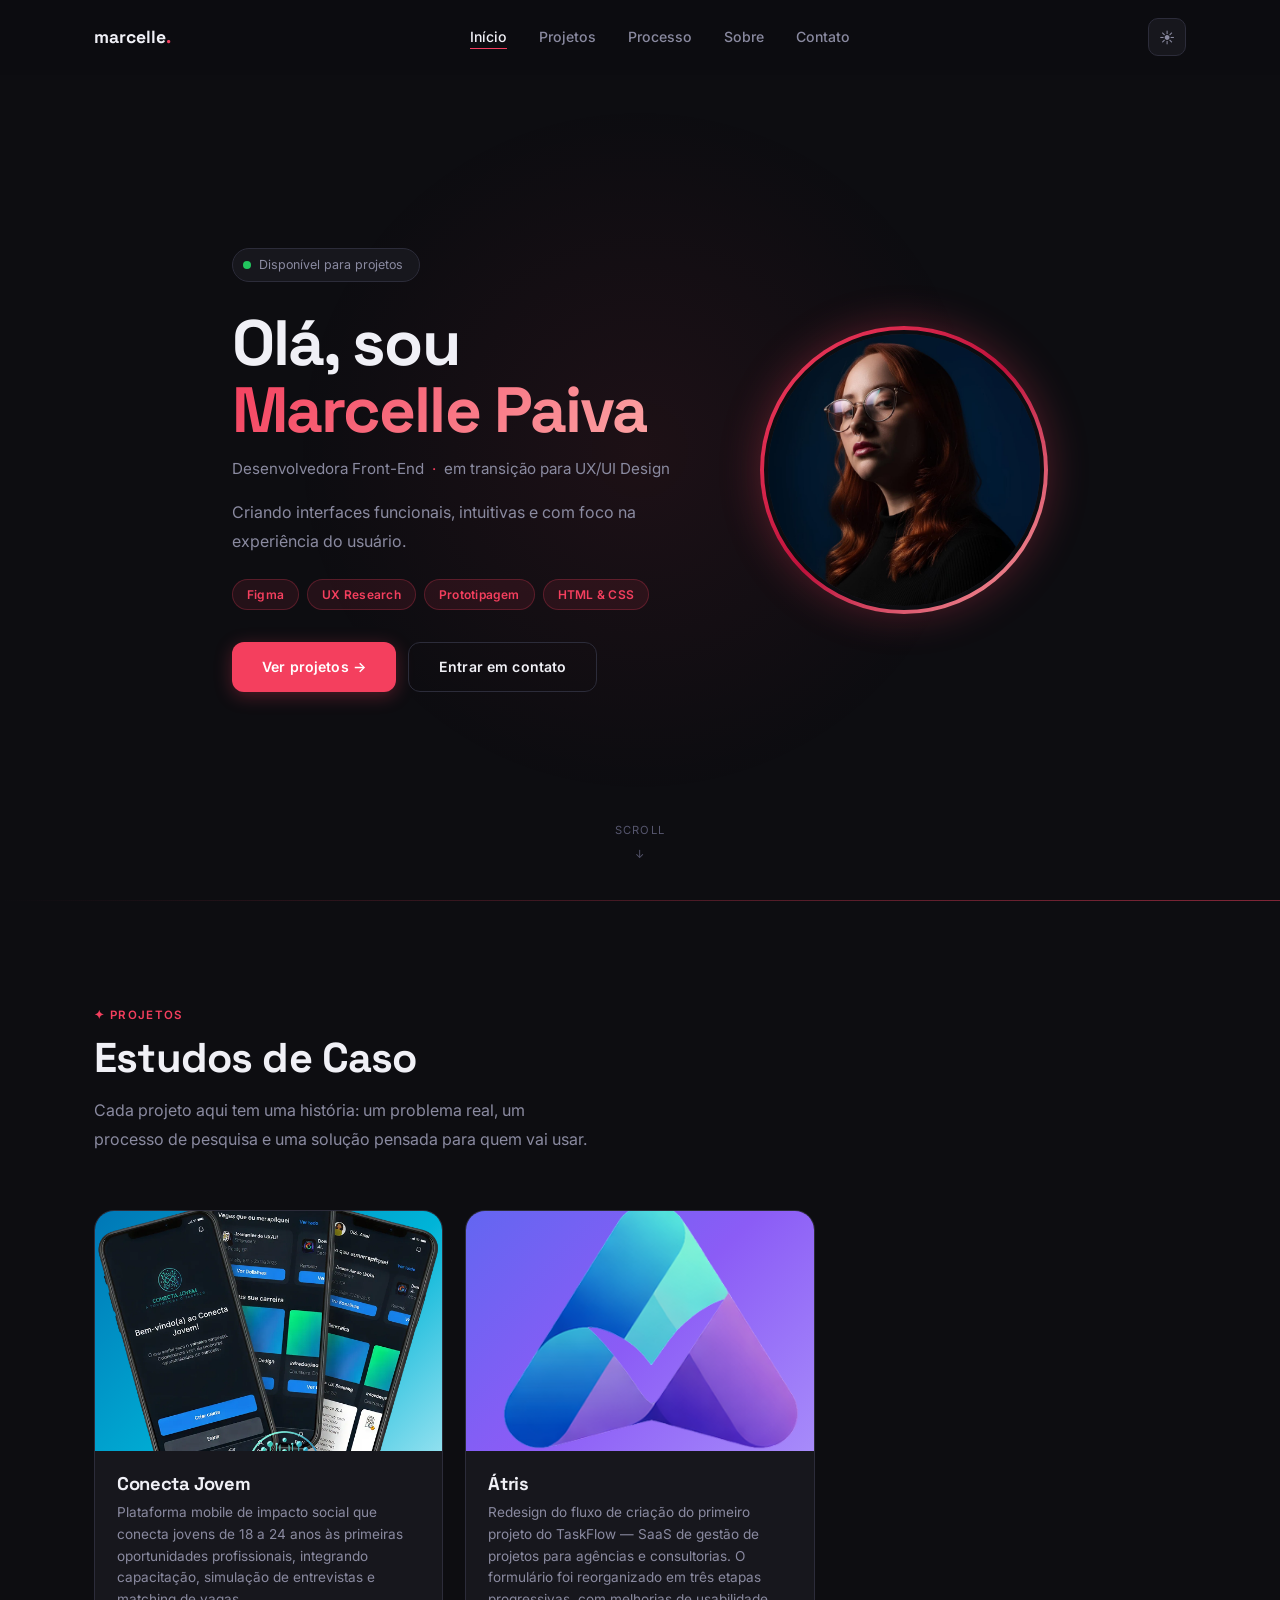
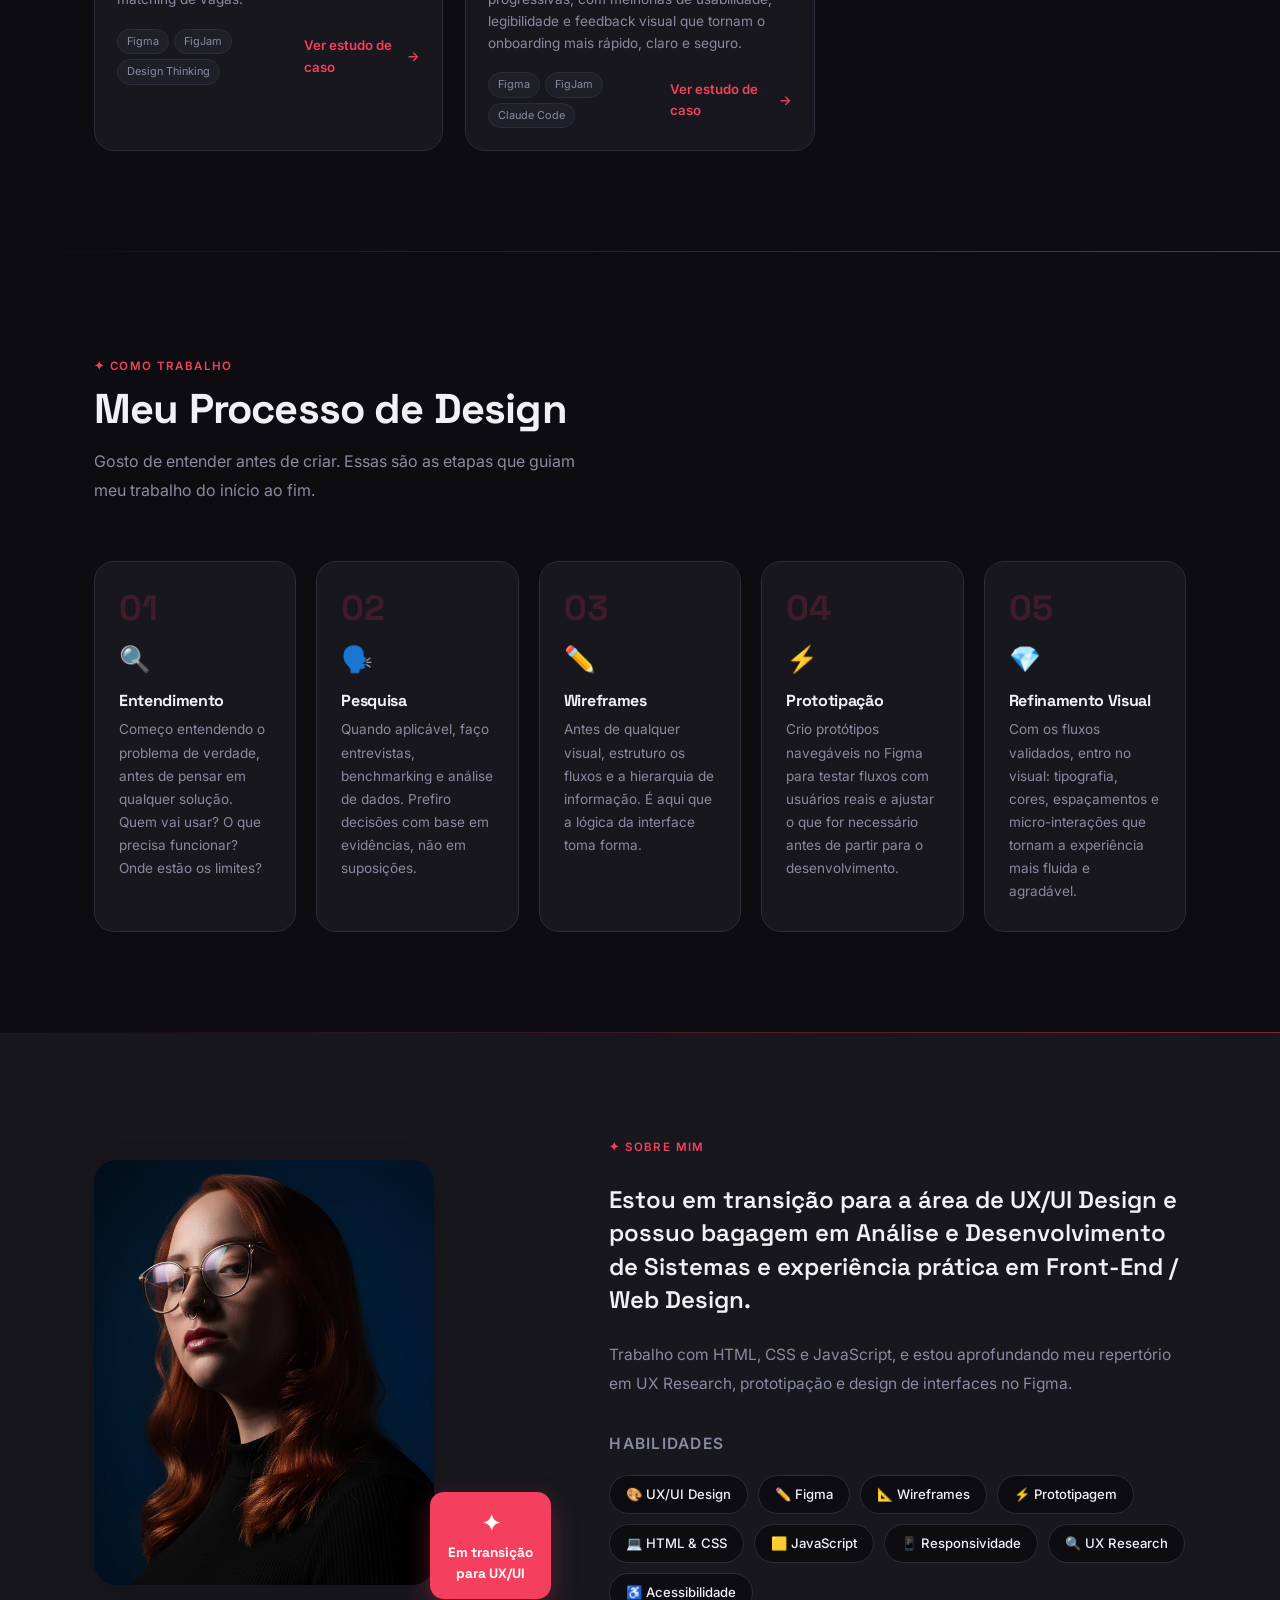
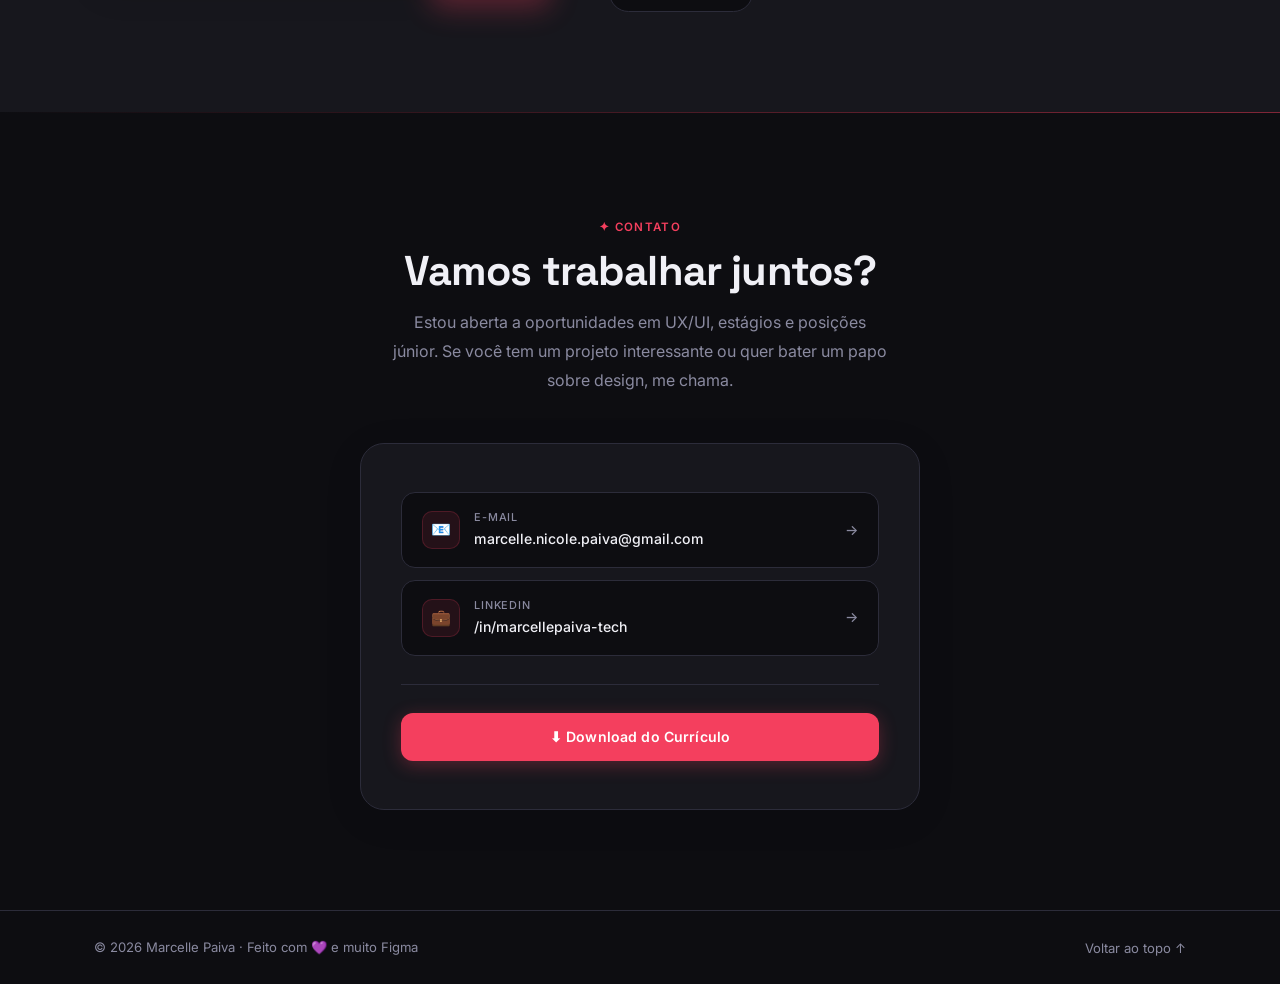
==== commit 88b92c24: "Add files via upload" ====
--- a/index.html
+++ b/index.html
@@ -248,11 +248,9 @@
           </a>
         </div>
         <div class="contact-sep"></div>
-        <!-- 
-        <a href="./assets/curriculo-marcelle-paiva.pdf" download class="btn btn-primary" id="btn-curriculo" style="width:100%;justify-content:center">
+        <a href="./img/Currículo-MarcellePaiva - UXUI.pdf" download target="_blank" class="btn btn-primary" id="btn-curriculo" style="width:100%;justify-content:center">
           ⬇ Download do Currículo
         </a>
-        -->
       </div>
     </div>
   </div>
--- a/style.css
+++ b/style.css
@@ -685,4 +685,10 @@
   .hero-actions{flex-direction:column;align-items:center;width:100%}
   .hero-actions .btn{justify-content:center;width:100%}
   .contact-card{padding:28px 20px}
-}
+  
+  /* Fix links de contato vazando */
+  .c-value {
+    word-break: break-all;
+    white-space: normal;
+  }
+}
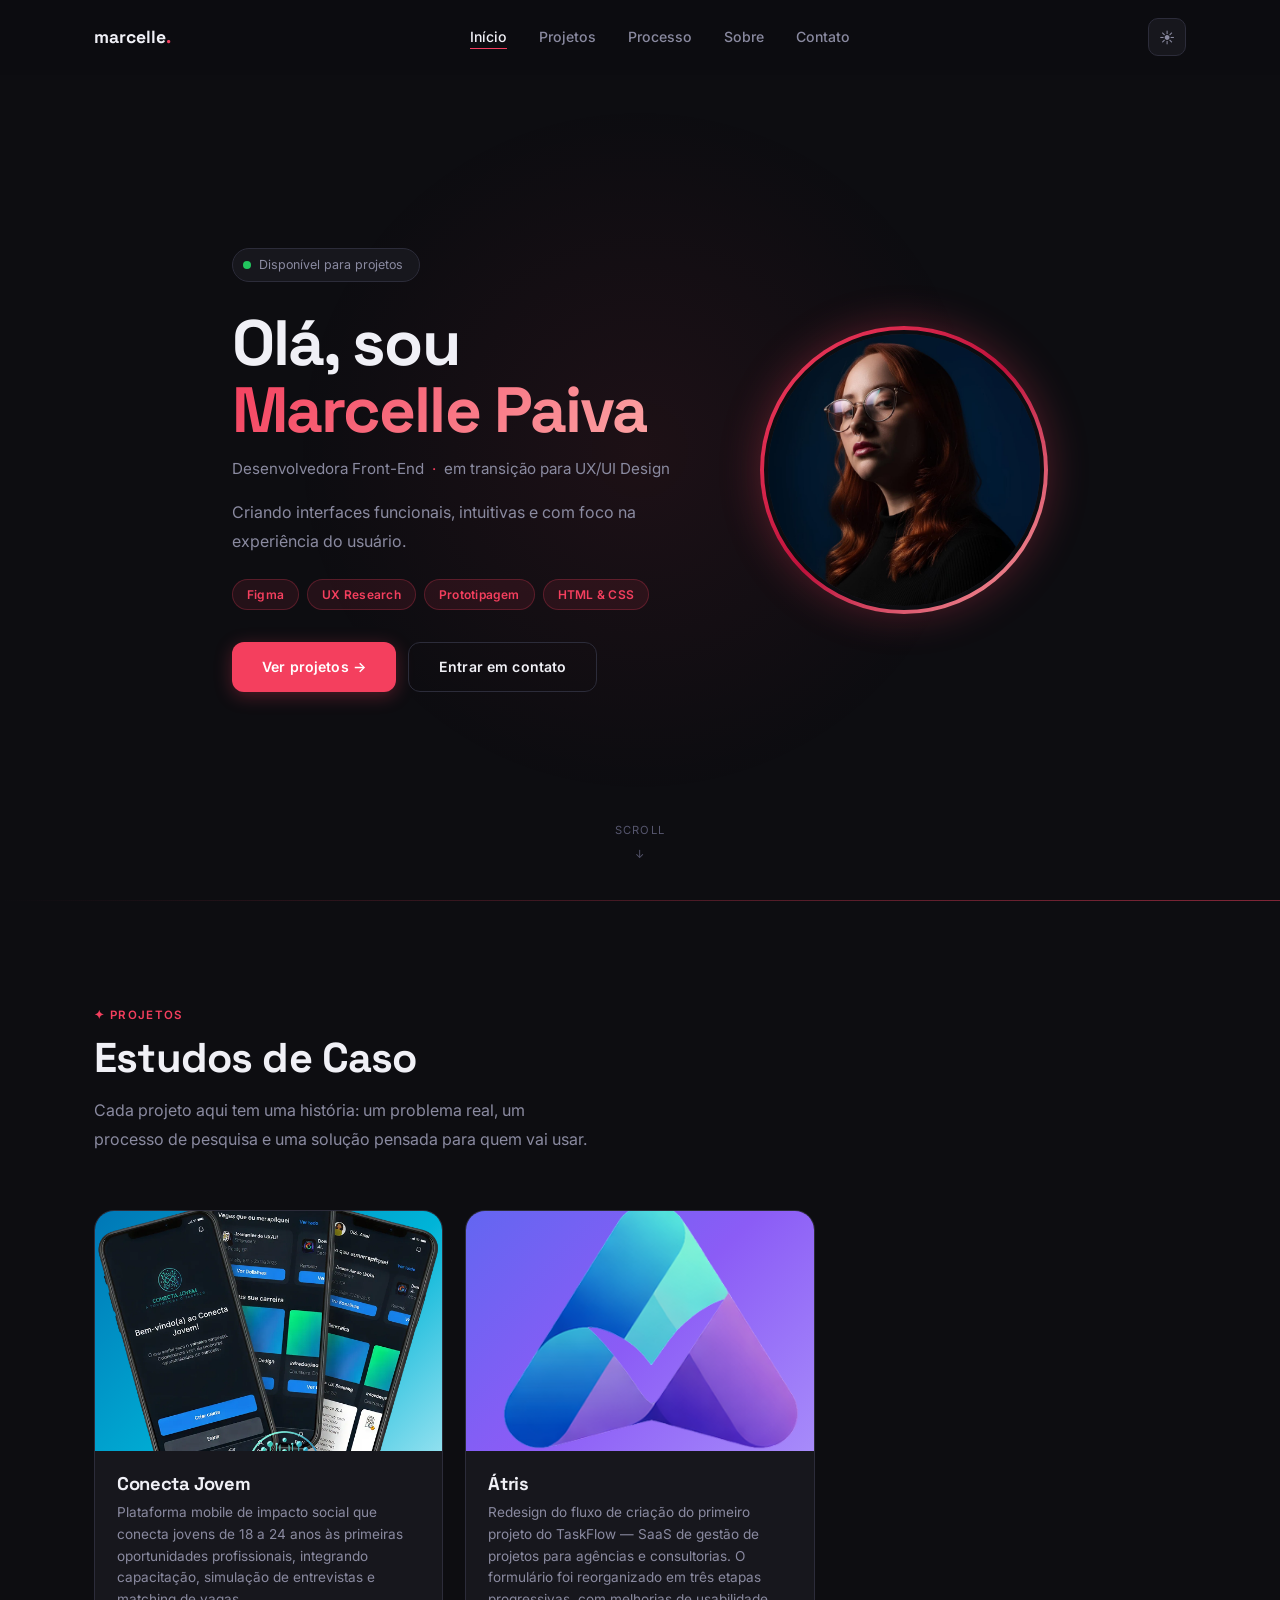
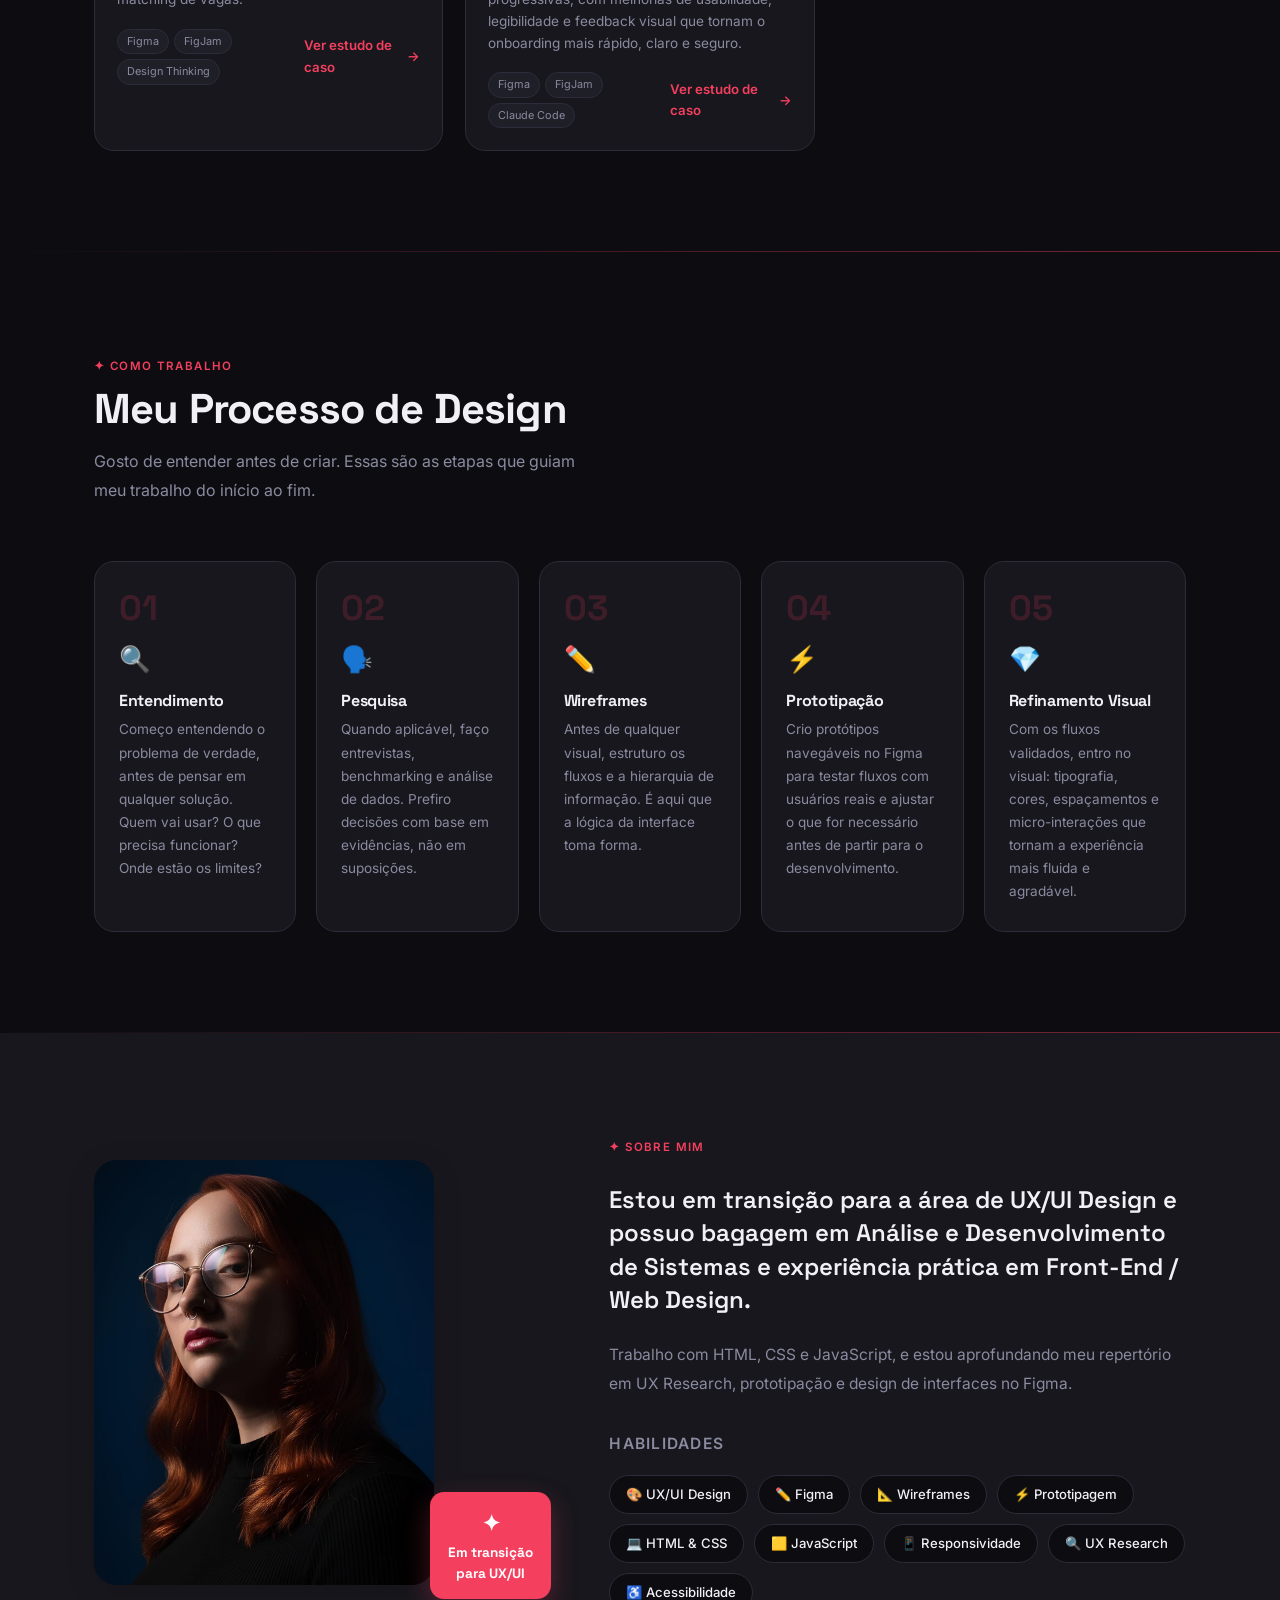
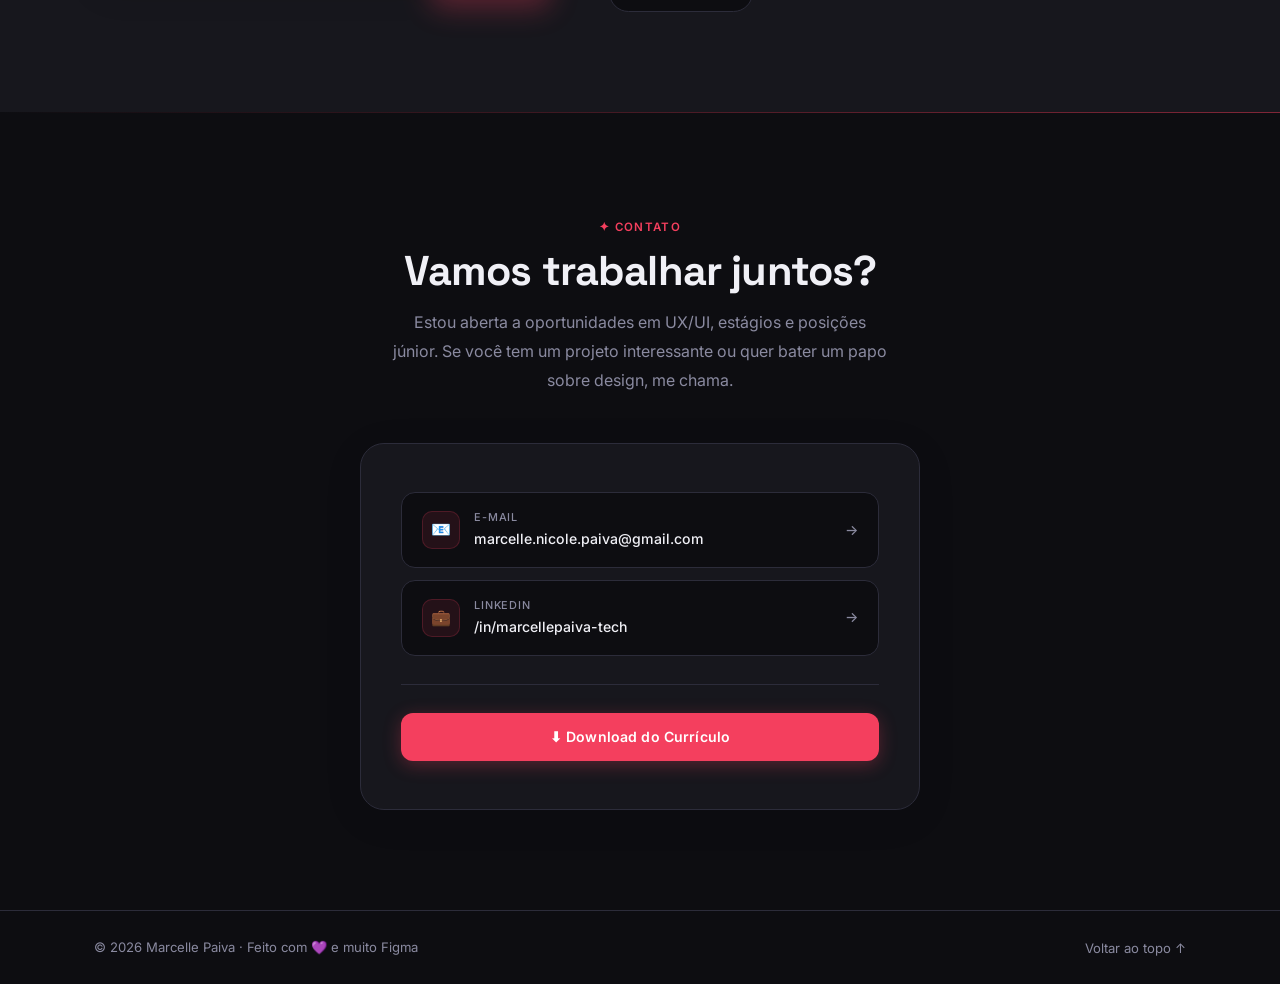
==== commit 33d069dc: "Add files via upload" ====
--- a/index.html
+++ b/index.html
@@ -248,7 +248,7 @@
           </a>
         </div>
         <div class="contact-sep"></div>
-        <a href="./img/Currículo-MarcellePaiva - UXUI.pdf" download target="_blank" class="btn btn-primary" id="btn-curriculo" style="width:100%;justify-content:center">
+        <a href="https://drive.google.com/file/d/1gVpSWKN0tvpXCaiV_y4Ea5wVZvFAu3QG/view?usp=sharing" target="_blank" rel="noopener" class="btn btn-primary" id="btn-curriculo" style="width:100%;justify-content:center">
           ⬇ Download do Currículo
         </a>
       </div>
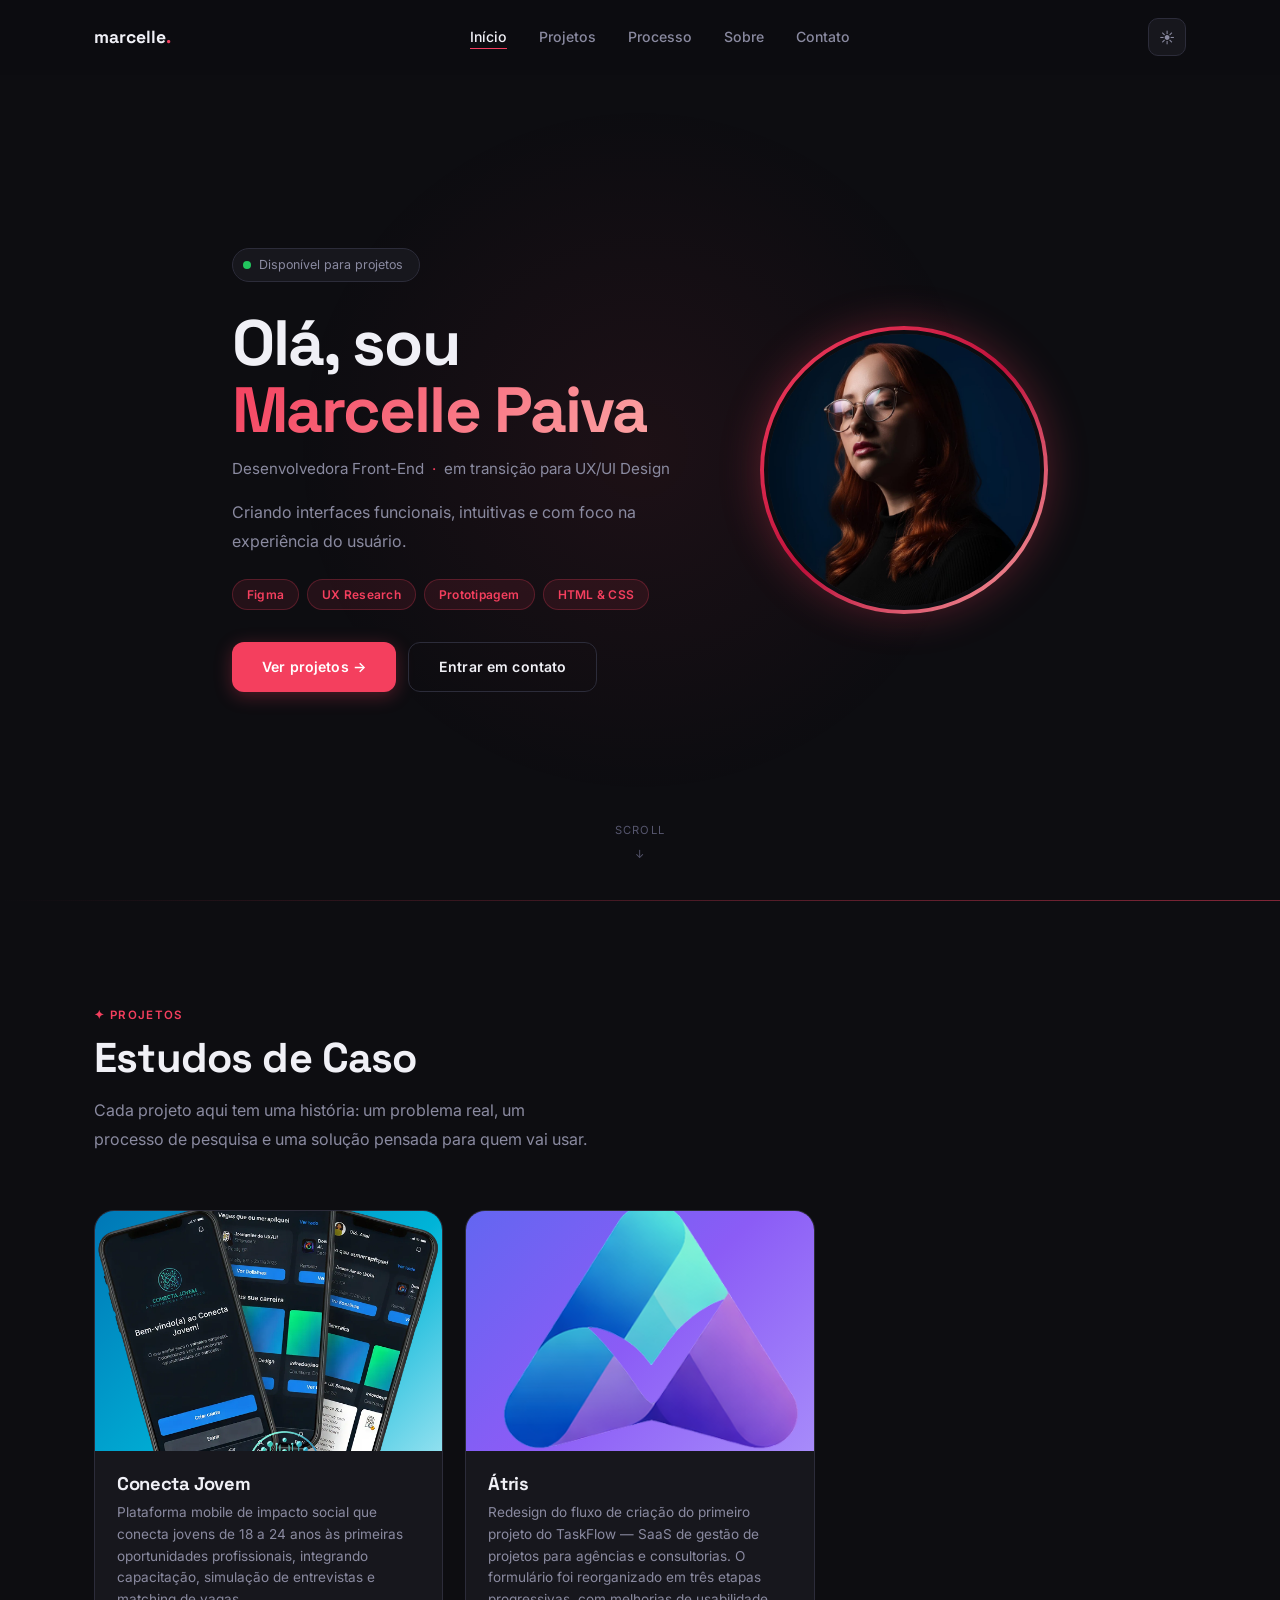
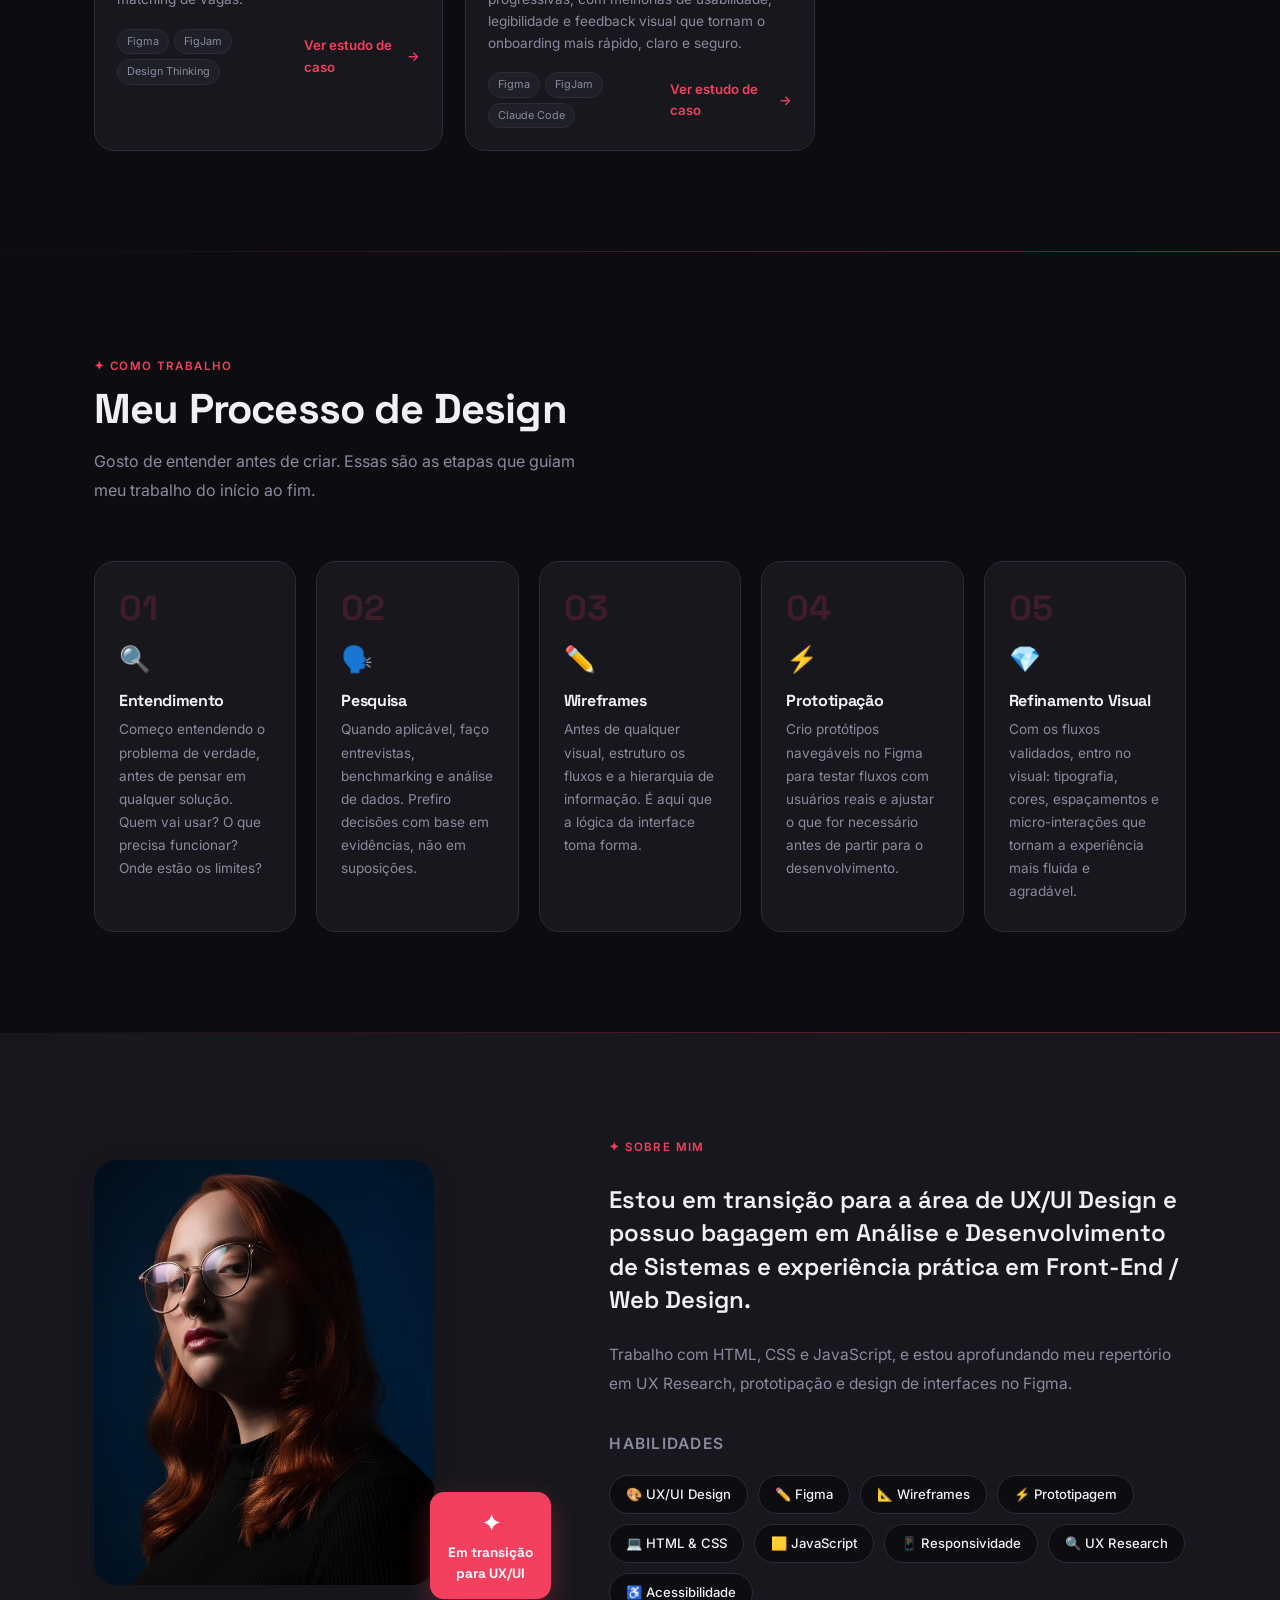
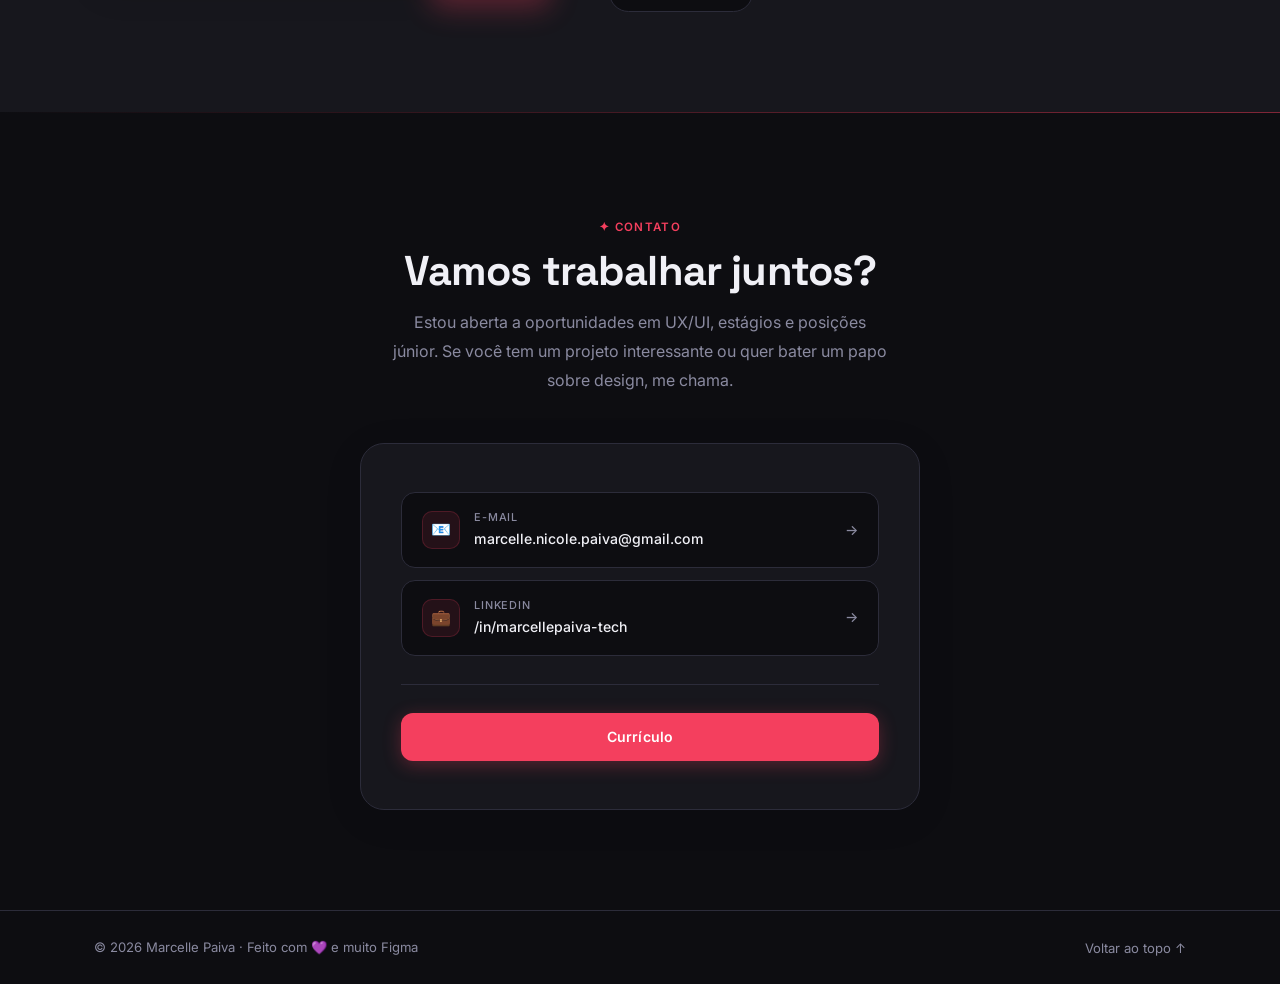
==== commit e3a5a402: "Add files via upload" ====
--- a/index.html
+++ b/index.html
@@ -249,7 +249,7 @@
         </div>
         <div class="contact-sep"></div>
         <a href="https://drive.google.com/file/d/1gVpSWKN0tvpXCaiV_y4Ea5wVZvFAu3QG/view?usp=sharing" target="_blank" rel="noopener" class="btn btn-primary" id="btn-curriculo" style="width:100%;justify-content:center">
-          ⬇ Download do Currículo
+          Currículo
         </a>
       </div>
     </div>
